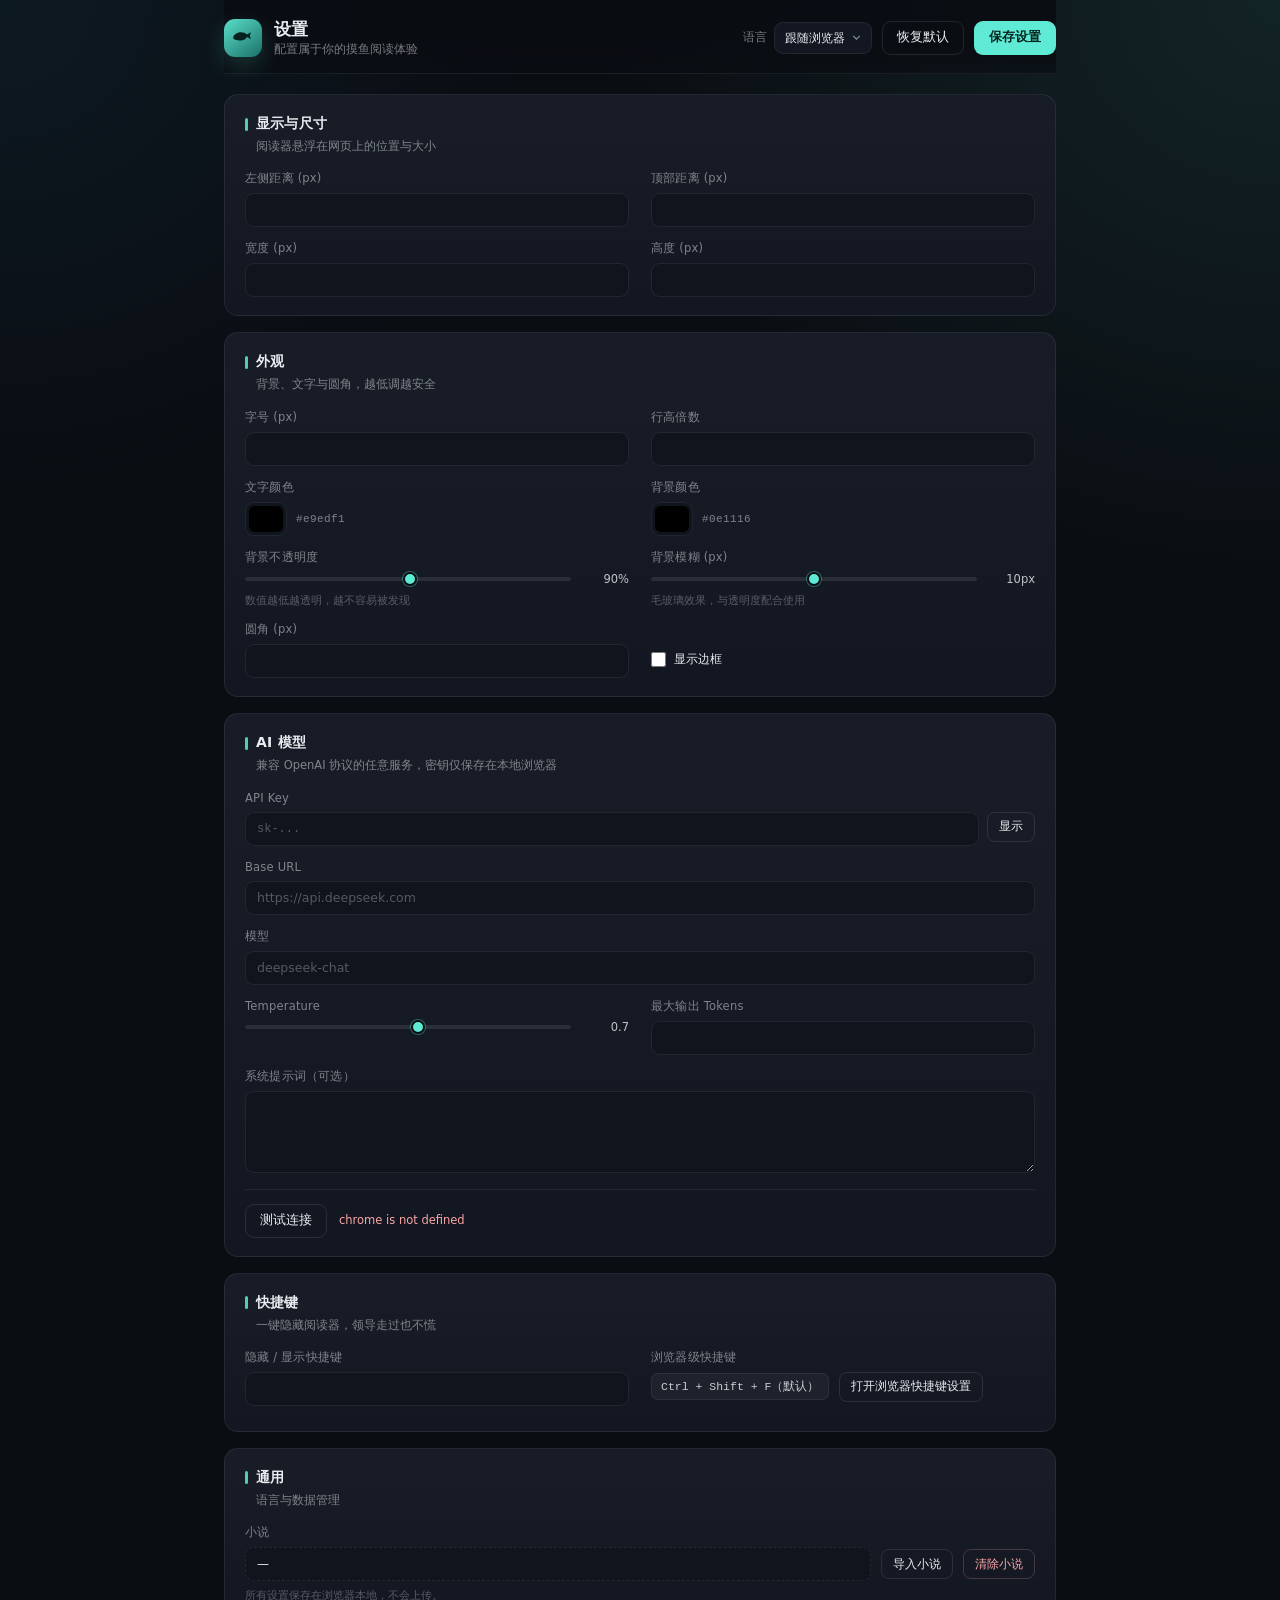
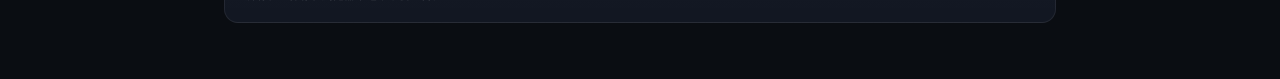
==== options/options.html @ 0f4a1654 "feat: FishOne 摸鱼一号 Edge 小说阅读扩展首版 悬浮阅读器支持 txt 导入（UTF-8/GBK）、自定义位置尺寸与外观、滚轮与方向键翻页、 自定义隐身快捷键、OpenAI 兼容协议" ====
<!DOCTYPE html>
<html lang="zh-CN">
<head>
  <meta charset="utf-8">
  <meta name="viewport" content="width=device-width, initial-scale=1">
  <title>FishOne</title>
  <link rel="stylesheet" href="options.css">
</head>
<body>
  <div class="page">
    <header class="topbar">
      <div class="brand">
        <div class="logo">
          <svg viewBox="0 0 32 32" aria-hidden="true">
            <path d="M4 16c0-4 4.6-7 9.4-7 3 0 5.6 1 7.4 2.6l5-2.6-1.4 4.2 1.4 4.1-5-2.6C18.8 18 16.2 19 13.2 19 8.4 19 4 18 4 16z"/>
            <circle cx="10.2" cy="14.6" r="1.35"/>
          </svg>
        </div>
        <div class="brand-text">
          <h1 data-i18n="optionsTitle">设置</h1>
          <p data-i18n="optionsSubtitle">配置属于你的摸鱼阅读体验</p>
        </div>
      </div>
      <div class="top-actions">
        <label class="lang-select">
          <span data-i18n="language">语言</span>
          <select id="language">
            <option value="auto" data-i18n="langAuto">跟随浏览器</option>
            <option value="zh_CN" data-i18n="langZh">中文</option>
            <option value="en" data-i18n="langEn">English</option>
          </select>
        </label>
        <button class="btn ghost" id="reset" type="button" data-i18n="reset">恢复默认</button>
        <button class="btn primary" id="save" type="button" data-i18n="save">保存设置</button>
      </div>
    </header>

    <main>
      <section class="card">
        <div class="card-title">
          <h2 data-i18n="secDisplay">显示与尺寸</h2>
          <p data-i18n="secDisplayDesc">阅读器悬浮在网页上的位置与大小</p>
        </div>
        <div class="grid">
          <label class="field">
            <span class="field-label" data-i18n="left">左侧距离 (px)</span>
            <input class="input" id="left" type="number" min="0" max="4000" step="1">
          </label>
          <label class="field">
            <span class="field-label" data-i18n="top">顶部距离 (px)</span>
            <input class="input" id="top" type="number" min="0" max="3000" step="1">
          </label>
          <label class="field">
            <span class="field-label" data-i18n="width">宽度 (px)</span>
            <input class="input" id="width" type="number" min="300" max="2400" step="10">
          </label>
          <label class="field">
            <span class="field-label" data-i18n="height">高度 (px)</span>
            <input class="input" id="height" type="number" min="220" max="1600" step="10">
          </label>
        </div>
      </section>

      <section class="card">
        <div class="card-title">
          <h2 data-i18n="secStyle">外观</h2>
          <p data-i18n="secStyleDesc">背景、文字与圆角，越低调越安全</p>
        </div>
        <div class="grid">
          <label class="field">
            <span class="field-label" data-i18n="fontSize">字号 (px)</span>
            <input class="input" id="fontSize" type="number" min="11" max="32" step="1">
          </label>
          <label class="field">
            <span class="field-label" data-i18n="lineHeight">行高倍数</span>
            <input class="input" id="lineHeight" type="number" min="1.2" max="2.6" step="0.05">
          </label>

          <div class="field">
            <span class="field-label" data-i18n="textColor">文字颜色</span>
            <div class="color-row">
              <input type="color" id="textColor">
              <span class="hex" id="textColor-hex">#e9edf1</span>
            </div>
          </div>

          <div class="field">
            <span class="field-label" data-i18n="bgColor">背景颜色</span>
            <div class="color-row">
              <input type="color" id="bgColor">
              <span class="hex" id="bgColor-hex">#0e1116</span>
            </div>
          </div>

          <div class="field">
            <span class="field-label" data-i18n="bgOpacity">背景不透明度</span>
            <div class="range-row">
              <input type="range" id="bgOpacity" min="0.25" max="1" step="0.01">
              <span class="value" id="bgOpacity-val">90%</span>
            </div>
            <span class="field-hint" data-i18n="bgOpacityHint">数值越低越透明，越不容易被发现</span>
          </div>

          <div class="field">
            <span class="field-label" data-i18n="blur">背景模糊 (px)</span>
            <div class="range-row">
              <input type="range" id="blur" min="0" max="24" step="1">
              <span class="value" id="blur-val">10px</span>
            </div>
            <span class="field-hint" data-i18n="blurHint">毛玻璃效果，与透明度配合使用</span>
          </div>

          <label class="field">
            <span class="field-label" data-i18n="radius">圆角 (px)</span>
            <input class="input" id="radius" type="number" min="0" max="32" step="1">
          </label>

          <label class="field checkbox">
            <input type="checkbox" id="border">
            <span data-i18n="border">显示边框</span>
          </label>
        </div>
      </section>

      <section class="card">
        <div class="card-title">
          <h2 data-i18n="secAi">AI 模型</h2>
          <p data-i18n="secAiDesc">兼容 OpenAI 协议的任意服务，密钥仅保存在本地浏览器</p>
        </div>
        <div class="grid">
          <div class="field span-2">
            <span class="field-label" data-i18n="apiKey">API Key</span>
            <div class="secret-row">
              <input class="input" id="apiKey" type="password" autocomplete="off" spellcheck="false" placeholder="sk-...">
              <button class="btn ghost small" id="toggle-key" type="button">显示</button>
            </div>
          </div>
          <label class="field span-2">
            <span class="field-label" data-i18n="baseUrl">Base URL</span>
            <input class="input" id="baseUrl" type="text" spellcheck="false" placeholder="https://api.deepseek.com">
          </label>
          <label class="field span-2">
            <span class="field-label" data-i18n="model">模型</span>
            <input class="input" id="model" type="text" spellcheck="false" placeholder="deepseek-chat">
          </label>

          <div class="field">
            <span class="field-label" data-i18n="temperature">Temperature</span>
            <div class="range-row">
              <input type="range" id="temperature" min="0" max="1.5" step="0.1">
              <span class="value" id="temperature-val">0.7</span>
            </div>
          </div>

          <label class="field">
            <span class="field-label" data-i18n="maxTokens">最大输出 Tokens</span>
            <input class="input" id="maxTokens" type="number" min="128" max="8192" step="64">
          </label>

          <label class="field span-2">
            <span class="field-label" data-i18n="systemPrompt">系统提示词（可选）</span>
            <textarea class="input textarea" id="systemPrompt" rows="3" data-i18n-placeholder="systemPromptPlaceholder"></textarea>
          </label>
        </div>
        <div class="card-foot">
          <button class="btn ghost" id="test-ai" type="button" data-i18n="testAi">测试连接</button>
          <span class="status" id="test-status"></span>
        </div>
      </section>

      <section class="card">
        <div class="card-title">
          <h2 data-i18n="secHotkey">快捷键</h2>
          <p data-i18n="secHotkeyDesc">一键隐藏阅读器，领导走过也不慌</p>
        </div>
        <div class="grid">
          <label class="field">
            <span class="field-label" data-i18n="hotkeyLabel">隐藏 / 显示快捷键</span>
            <input class="input hotkey" id="hotkey" type="text" readonly data-i18n-placeholder="hotkeyPlaceholder">
            <span class="field-hint" data-i18n="hotkeyHint"></span>
          </label>
          <div class="field">
            <span class="field-label" data-i18n="hotkeyBrowser">浏览器级快捷键</span>
            <div class="inline-row">
              <code class="kbd" data-i18n="hotkeyBrowserValue">Ctrl + Shift + F（默认）</code>
              <button class="btn ghost small" id="open-shortcuts" type="button" data-i18n="openShortcutPage">打开浏览器快捷键设置</button>
            </div>
          </div>
        </div>
      </section>

      <section class="card">
        <div class="card-title">
          <h2 data-i18n="secGeneral">通用</h2>
          <p data-i18n="secGeneralDesc">语言与数据管理</p>
        </div>
        <div class="grid">
          <div class="field span-2">
            <span class="field-label" data-i18n="novel">小说</span>
            <div class="novel-row">
              <span class="novel-info" id="novel-info">—</span>
              <button class="btn ghost small" id="import-novel" type="button" data-i18n="importNovel">导入小说</button>
              <button class="btn ghost small danger" id="clear-novel" type="button" data-i18n="clearNovel">清除小说</button>
            </div>
            <span class="field-hint" data-i18n="generalHint">所有设置保存在浏览器本地，不会上传。</span>
          </div>
        </div>
      </section>
    </main>

    <input type="file" id="file-input" accept=".txt,text/plain" hidden>
  </div>

  <div class="toast" id="toast"></div>

  <script src="../lib/i18n.js"></script>
  <script src="../lib/storage.js"></script>
  <script src="../lib/novel.js"></script>
  <script src="options.js"></script>
</body>
</html>
---- options/options.css ----
:root {
  --bg: #0a0d12;
  --surface: #121722;
  --surface-2: #0f141d;
  --border: rgba(255, 255, 255, 0.07);
  --text: #e9edf1;
  --muted: rgba(233, 237, 241, 0.5);
  --muted-2: rgba(233, 237, 241, 0.32);
  --accent: #5eead4;
  --accent-ink: #05231f;
  --danger: #fca5a5;
}

* {
  box-sizing: border-box;
  margin: 0;
  padding: 0;
}

body {
  min-height: 100vh;
  background:
    radial-gradient(90% 60% at 100% 0%, rgba(94, 234, 212, 0.1), transparent 60%),
    radial-gradient(70% 50% at 0% 0%, rgba(56, 189, 248, 0.07), transparent 60%),
    var(--bg);
  color: var(--text);
  font-family: ui-sans-serif, system-ui, -apple-system, "Segoe UI", "PingFang SC", "Microsoft YaHei", sans-serif;
  font-size: 13px;
  -webkit-font-smoothing: antialiased;
}

.page {
  max-width: 880px;
  margin: 0 auto;
  padding: 0 24px 56px;
}

/* 顶栏 */
.topbar {
  position: sticky;
  top: 0;
  z-index: 10;
  display: flex;
  align-items: center;
  justify-content: space-between;
  gap: 16px;
  padding: 18px 0 16px;
  background: linear-gradient(180deg, rgba(10, 13, 18, 0.96) 60%, rgba(10, 13, 18, 0.6));
  backdrop-filter: blur(12px);
  -webkit-backdrop-filter: blur(12px);
  border-bottom: 1px solid var(--border);
}

.brand {
  display: flex;
  align-items: center;
  gap: 12px;
  min-width: 0;
}

.logo {
  width: 38px;
  height: 38px;
  flex: 0 0 auto;
  border-radius: 11px;
  background: linear-gradient(140deg, rgba(94, 234, 212, 0.95), rgba(45, 212, 191, 0.5));
  display: flex;
  align-items: center;
  justify-content: center;
  box-shadow: 0 8px 22px rgba(94, 234, 212, 0.18);
}

.logo svg {
  width: 26px;
  height: 26px;
  fill: #04211d;
}

.brand-text h1 {
  font-size: 17px;
  font-weight: 700;
  line-height: 1.3;
  letter-spacing: 0.2px;
}

.brand-text p {
  font-size: 11.5px;
  color: var(--muted);
  line-height: 1.4;
  margin-top: 1px;
}

.top-actions {
  display: flex;
  align-items: center;
  gap: 10px;
  flex: 0 0 auto;
}

.lang-select {
  display: flex;
  align-items: center;
  gap: 7px;
  font-size: 11.5px;
  color: var(--muted);
}

select {
  appearance: none;
  height: 32px;
  padding: 0 26px 0 10px;
  border-radius: 9px;
  border: 1px solid var(--border);
  background: var(--surface) url("data:image/svg+xml;utf8,<svg xmlns='http://www.w3.org/2000/svg' viewBox='0 0 24 24' fill='none' stroke='%238a94a3' stroke-width='2'><path d='M6 9l6 6 6-6'/></svg>") no-repeat right 8px center;
  background-size: 13px;
  color: var(--text);
  font-family: inherit;
  font-size: 12px;
  cursor: pointer;
  outline: none;
}

select:focus {
  border-color: rgba(94, 234, 212, 0.4);
}

/* 主体 */
main {
  display: flex;
  flex-direction: column;
  gap: 16px;
  padding-top: 20px;
}

.card {
  background: linear-gradient(180deg, rgba(255, 255, 255, 0.022), rgba(255, 255, 255, 0)),
    var(--surface);
  border: 1px solid var(--border);
  border-radius: 14px;
  padding: 20px 20px 18px;
}

.card-title {
  margin-bottom: 16px;
}

.card-title h2 {
  font-size: 14px;
  font-weight: 650;
  letter-spacing: 0.2px;
  display: flex;
  align-items: center;
  gap: 8px;
}

.card-title h2::before {
  content: "";
  width: 3px;
  height: 13px;
  border-radius: 2px;
  background: var(--accent);
  opacity: 0.85;
}

.card-title p {
  margin-top: 5px;
  margin-left: 11px;
  font-size: 11.5px;
  color: var(--muted);
  line-height: 1.5;
}

.grid {
  display: grid;
  grid-template-columns: repeat(2, minmax(0, 1fr));
  gap: 14px 22px;
}

.span-2 {
  grid-column: span 2;
}

.field {
  display: flex;
  flex-direction: column;
  gap: 7px;
  min-width: 0;
}

.field-label {
  font-size: 11.5px;
  color: var(--muted);
  letter-spacing: 0.2px;
}

.field-hint {
  font-size: 10.5px;
  line-height: 1.5;
  color: var(--muted-2);
}

.field.checkbox {
  flex-direction: row;
  align-items: center;
  gap: 8px;
  font-size: 12px;
  padding-top: 18px;
}

.field.checkbox span {
  color: var(--text);
  font-size: 12px;
}

input[type="checkbox"] {
  width: 15px;
  height: 15px;
  accent-color: var(--accent);
  cursor: pointer;
}

.input {
  width: 100%;
  height: 34px;
  padding: 0 11px;
  border-radius: 9px;
  border: 1px solid rgba(255, 255, 255, 0.08);
  background: var(--surface-2);
  color: var(--text);
  font-family: inherit;
  font-size: 12.5px;
  outline: none;
  transition: border-color 0.15s ease, background 0.15s ease;
}

.input:hover {
  border-color: rgba(255, 255, 255, 0.14);
}

.input:focus {
  border-color: rgba(94, 234, 212, 0.5);
  background: rgba(94, 234, 212, 0.04);
}

.input::placeholder {
  color: var(--muted-2);
}

.textarea {
  height: auto;
  min-height: 74px;
  padding: 9px 11px;
  line-height: 1.65;
  resize: vertical;
}

input[type="number"].input {
  font-variant-numeric: tabular-nums;
}

/* 颜色 */
.color-row {
  display: flex;
  align-items: center;
  gap: 9px;
}

input[type="color"] {
  width: 42px;
  height: 34px;
  padding: 3px;
  border-radius: 9px;
  border: 1px solid rgba(255, 255, 255, 0.08);
  background: var(--surface-2);
  cursor: pointer;
}

input[type="color"]::-webkit-color-swatch {
  border: 0;
  border-radius: 6px;
}

input[type="color"]::-webkit-color-swatch-wrapper {
  padding: 0;
}

.hex {
  font-family: ui-monospace, SFMono-Regular, Consolas, monospace;
  font-size: 11px;
  color: var(--muted);
  letter-spacing: 0.4px;
}

/* 滑块 */
.range-row {
  display: flex;
  align-items: center;
  gap: 12px;
}

input[type="range"] {
  flex: 1 1 auto;
  height: 4px;
  appearance: none;
  border-radius: 2px;
  background: rgba(255, 255, 255, 0.09);
  outline: none;
  cursor: pointer;
}

input[type="range"]::-webkit-slider-thumb {
  appearance: none;
  width: 14px;
  height: 14px;
  border-radius: 50%;
  background: var(--accent);
  border: 2px solid #0a0d12;
  box-shadow: 0 0 0 1px rgba(94, 234, 212, 0.35);
  cursor: grab;
}

.value {
  flex: 0 0 46px;
  text-align: right;
  font-size: 11.5px;
  font-variant-numeric: tabular-nums;
  color: var(--text);
  opacity: 0.8;
}

/* 按钮 */
.btn {
  appearance: none;
  height: 34px;
  padding: 0 14px;
  border-radius: 9px;
  border: 1px solid rgba(255, 255, 255, 0.1);
  background: rgba(255, 255, 255, 0.05);
  color: var(--text);
  font-family: inherit;
  font-size: 12.5px;
  cursor: pointer;
  display: inline-flex;
  align-items: center;
  justify-content: center;
  gap: 6px;
  white-space: nowrap;
  transition: background 0.15s ease, border-color 0.15s ease, transform 0.1s ease;
}

.btn:hover {
  background: rgba(255, 255, 255, 0.1);
}

.btn:active {
  transform: translateY(1px);
}

.btn.primary {
  background: var(--accent);
  border-color: transparent;
  color: var(--accent-ink);
  font-weight: 650;
}

.btn.primary:hover {
  background: #7df0dd;
}

.btn.ghost {
  background: transparent;
}

.btn.small {
  height: 30px;
  padding: 0 11px;
  font-size: 11.5px;
  border-radius: 8px;
}

.btn.danger {
  color: var(--danger);
  border-color: rgba(252, 165, 165, 0.22);
}

.btn.danger:hover {
  background: rgba(252, 165, 165, 0.1);
}

.btn:disabled {
  opacity: 0.5;
  cursor: default;
}

/* 特殊行 */
.secret-row {
  display: flex;
  gap: 8px;
}

.secret-row .input {
  flex: 1 1 auto;
  font-family: ui-monospace, SFMono-Regular, Consolas, monospace;
  font-size: 12px;
}

.inline-row {
  display: flex;
  align-items: center;
  gap: 10px;
  flex-wrap: wrap;
}

.novel-row {
  display: flex;
  align-items: center;
  gap: 10px;
  flex-wrap: wrap;
}

.novel-info {
  flex: 1 1 220px;
  min-width: 0;
  height: 34px;
  display: flex;
  align-items: center;
  padding: 0 11px;
  border-radius: 9px;
  background: var(--surface-2);
  border: 1px dashed rgba(255, 255, 255, 0.09);
  font-size: 12px;
  color: var(--text);
  white-space: nowrap;
  overflow: hidden;
  text-overflow: ellipsis;
}

.kbd {
  font-family: ui-monospace, SFMono-Regular, Consolas, monospace;
  font-size: 11.5px;
  padding: 5px 9px;
  border-radius: 7px;
  background: rgba(255, 255, 255, 0.05);
  border: 1px solid rgba(255, 255, 255, 0.08);
  color: var(--text);
  opacity: 0.85;
}

.hotkey {
  font-family: ui-monospace, SFMono-Regular, Consolas, monospace;
  cursor: pointer;
  letter-spacing: 0.4px;
}

.hotkey.recording {
  border-color: rgba(94, 234, 212, 0.6);
  color: var(--accent);
}

.card-foot {
  display: flex;
  align-items: center;
  gap: 12px;
  margin-top: 16px;
  padding-top: 14px;
  border-top: 1px solid var(--border);
}

.status {
  font-size: 11.5px;
  color: var(--muted);
  line-height: 1.5;
  word-break: break-word;
}

.status.ok {
  color: var(--accent);
}

.status.error {
  color: var(--danger);
}

/* 提示 */
.toast {
  position: fixed;
  left: 50%;
  bottom: 24px;
  transform: translateX(-50%) translateY(10px);
  max-width: 420px;
  padding: 9px 18px;
  border-radius: 999px;
  background: rgba(6, 9, 13, 0.96);
  border: 1px solid rgba(255, 255, 255, 0.1);
  box-shadow: 0 10px 30px rgba(0, 0, 0, 0.4);
  font-size: 12px;
  line-height: 1.5;
  opacity: 0;
  pointer-events: none;
  transition: opacity 0.2s ease, transform 0.2s ease;
  z-index: 999;
}

.toast.on {
  opacity: 1;
  transform: translateX(-50%) translateY(0);
}

@media (max-width: 720px) {
  .page {
    padding: 0 14px 40px;
  }

  .topbar {
    flex-wrap: wrap;
  }

  .grid {
    grid-template-columns: 1fr;
  }

  .span-2 {
    grid-column: span 1;
  }
}
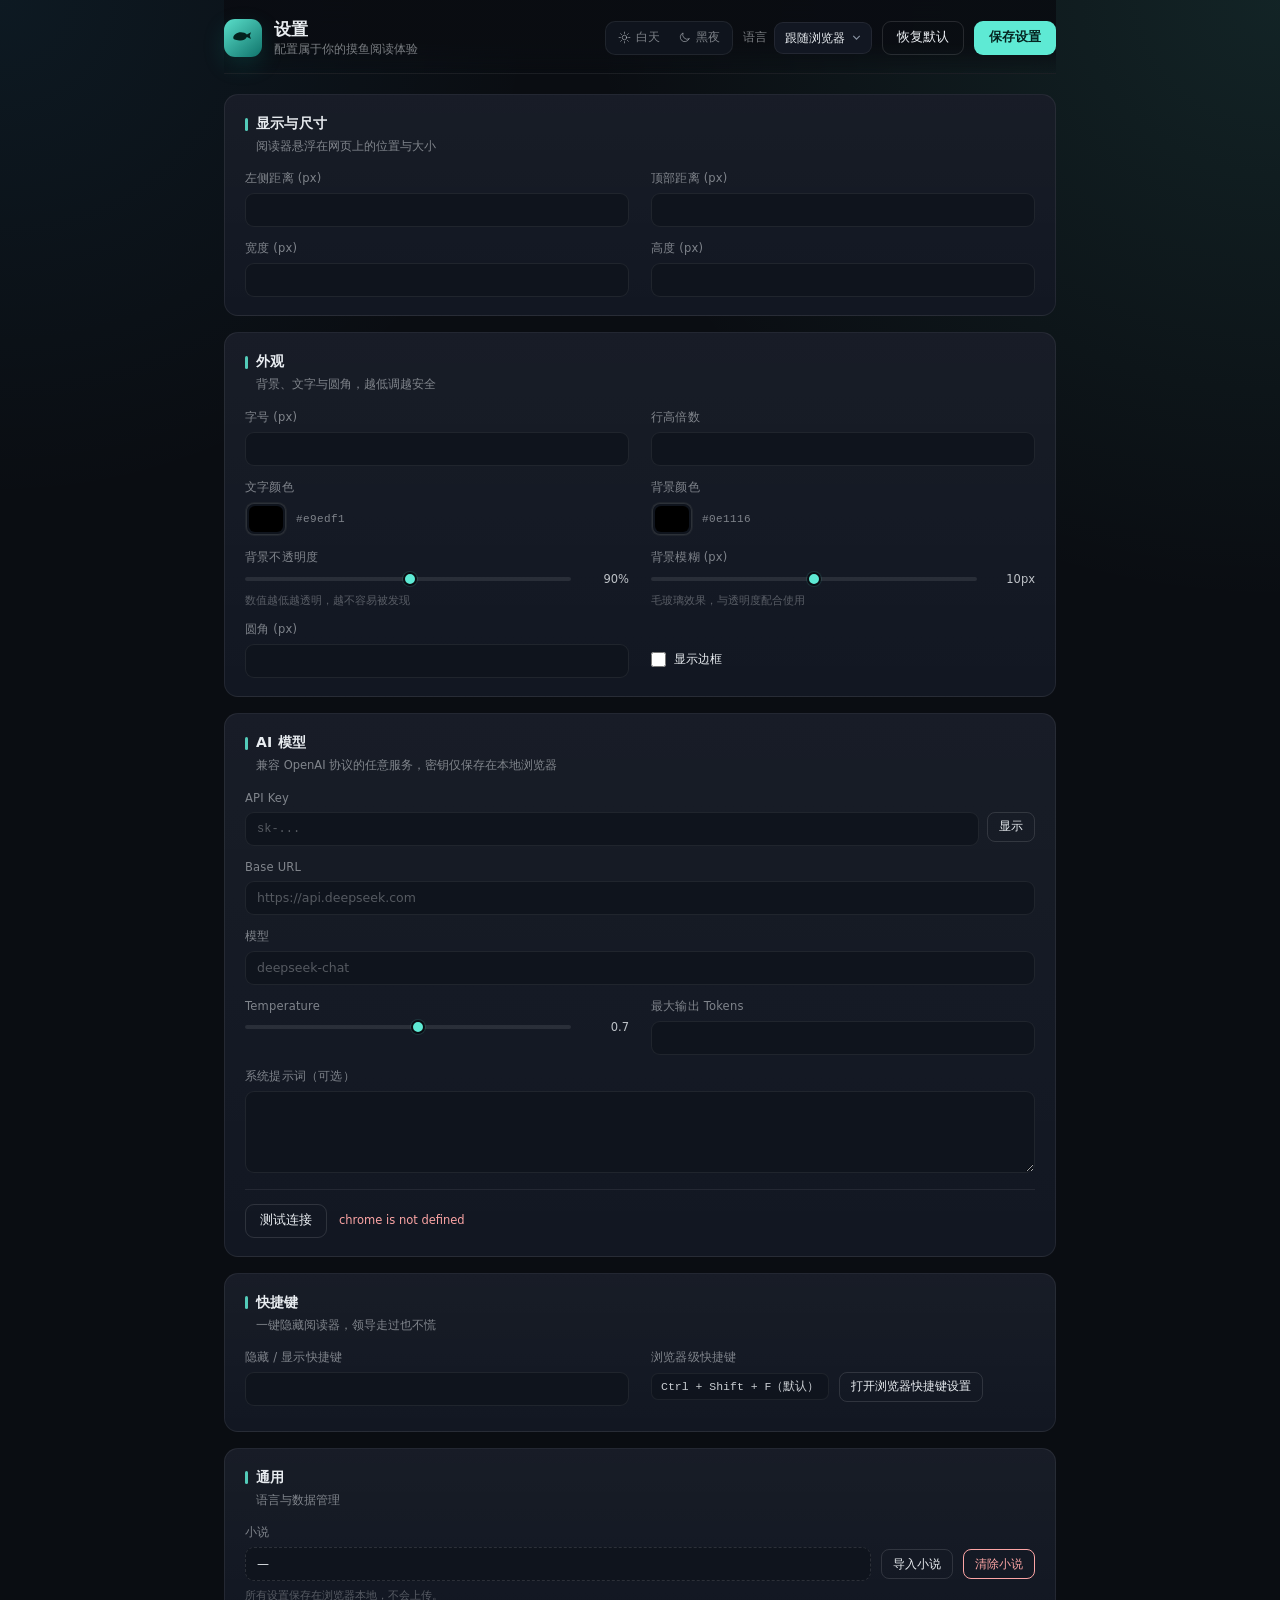
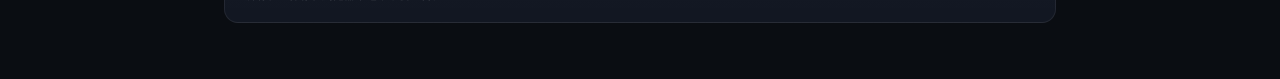
==== commit 93243f6d: "feat(options): 保留白天/黑夜主题切换，设置页还原双列表单布局 移除 IDE 生成的 HTML 预览压缩包，并将 .trae-html-share-packages/ 加入 .gitig" ====
--- a/options/options.html
+++ b/options/options.html
@@ -1,5 +1,5 @@
 <!DOCTYPE html>
-<html lang="zh-CN">
+<html lang="zh-CN" data-theme="dark">
 <head>
   <meta charset="utf-8">
   <meta name="viewport" content="width=device-width, initial-scale=1">
@@ -22,6 +22,16 @@
         </div>
       </div>
       <div class="top-actions">
+        <div class="theme-switch" role="group" data-i18n-title="theme">
+          <button class="theme-btn" id="theme-light" type="button" data-theme-value="light" data-i18n-title="themeLight">
+            <svg viewBox="0 0 24 24" aria-hidden="true"><circle cx="12" cy="12" r="4.2"/><path d="M12 2v2.4M12 19.6V22M2 12h2.4M19.6 12H22M4.9 4.9l1.7 1.7M17.4 17.4l1.7 1.7M19.1 4.9l-1.7 1.7M6.6 17.4l-1.7 1.7"/></svg>
+            <span data-i18n="themeLight">白天</span>
+          </button>
+          <button class="theme-btn" id="theme-dark" type="button" data-theme-value="dark" data-i18n-title="themeDark">
+            <svg viewBox="0 0 24 24" aria-hidden="true"><path d="M20.4 14.6A8.4 8.4 0 019.4 3.6a8.4 8.4 0 1011 11z"/></svg>
+            <span data-i18n="themeDark">黑夜</span>
+          </button>
+        </div>
         <label class="lang-select">
           <span data-i18n="language">语言</span>
           <select id="language">
--- a/options/options.css
+++ b/options/options.css
@@ -1,14 +1,48 @@
+/* ---------- 主题变量 ---------- */
 :root {
   --bg: #0a0d12;
   --surface: #121722;
   --surface-2: #0f141d;
   --border: rgba(255, 255, 255, 0.07);
+  --border-strong: rgba(255, 255, 255, 0.12);
   --text: #e9edf1;
   --muted: rgba(233, 237, 241, 0.5);
   --muted-2: rgba(233, 237, 241, 0.32);
   --accent: #5eead4;
   --accent-ink: #05231f;
+  --accent-hover: #7df0dd;
+  --accent-soft: rgba(94, 234, 212, 0.12);
   --danger: #fca5a5;
+  --track: rgba(255, 255, 255, 0.09);
+  --thumb-ring: #0a0d12;
+  --topbar: rgba(10, 13, 18, 0.96);
+  --toast-bg: rgba(6, 9, 13, 0.96);
+  --glow-1: rgba(94, 234, 212, 0.1);
+  --glow-2: rgba(56, 189, 248, 0.07);
+  --card-glow: rgba(255, 255, 255, 0.022);
+}
+
+:root[data-theme="light"] {
+  --bg: #f3f5f9;
+  --surface: #ffffff;
+  --surface-2: #f7f9fc;
+  --border: rgba(15, 23, 42, 0.08);
+  --border-strong: rgba(15, 23, 42, 0.16);
+  --text: #0f172a;
+  --muted: rgba(15, 23, 42, 0.55);
+  --muted-2: rgba(15, 23, 42, 0.38);
+  --accent: #0d9488;
+  --accent-ink: #ffffff;
+  --accent-hover: #0f9f92;
+  --accent-soft: rgba(13, 148, 136, 0.1);
+  --danger: #dc2626;
+  --track: rgba(15, 23, 42, 0.12);
+  --thumb-ring: #ffffff;
+  --topbar: rgba(243, 245, 249, 0.94);
+  --toast-bg: rgba(255, 255, 255, 0.98);
+  --glow-1: rgba(13, 148, 136, 0.1);
+  --glow-2: rgba(56, 189, 248, 0.09);
+  --card-glow: rgba(255, 255, 255, 0.9);
 }
 
 * {
@@ -20,13 +54,14 @@
 body {
   min-height: 100vh;
   background:
-    radial-gradient(90% 60% at 100% 0%, rgba(94, 234, 212, 0.1), transparent 60%),
-    radial-gradient(70% 50% at 0% 0%, rgba(56, 189, 248, 0.07), transparent 60%),
+    radial-gradient(90% 60% at 100% 0%, var(--glow-1), transparent 60%),
+    radial-gradient(70% 50% at 0% 0%, var(--glow-2), transparent 60%),
     var(--bg);
   color: var(--text);
   font-family: ui-sans-serif, system-ui, -apple-system, "Segoe UI", "PingFang SC", "Microsoft YaHei", sans-serif;
   font-size: 13px;
   -webkit-font-smoothing: antialiased;
+  transition: background-color 0.2s ease, color 0.2s ease;
 }
 
 .page {
@@ -35,7 +70,7 @@
   padding: 0 24px 56px;
 }
 
-/* 顶栏 */
+/* ---------- 顶栏 ---------- */
 .topbar {
   position: sticky;
   top: 0;
@@ -45,7 +80,7 @@
   justify-content: space-between;
   gap: 16px;
   padding: 18px 0 16px;
-  background: linear-gradient(180deg, rgba(10, 13, 18, 0.96) 60%, rgba(10, 13, 18, 0.6));
+  background: linear-gradient(180deg, var(--topbar) 60%, transparent);
   backdrop-filter: blur(12px);
   -webkit-backdrop-filter: blur(12px);
   border-bottom: 1px solid var(--border);
@@ -63,11 +98,11 @@
   height: 38px;
   flex: 0 0 auto;
   border-radius: 11px;
-  background: linear-gradient(140deg, rgba(94, 234, 212, 0.95), rgba(45, 212, 191, 0.5));
+  background: linear-gradient(140deg, rgba(94, 234, 212, 0.95), rgba(20, 184, 166, 0.6));
   display: flex;
   align-items: center;
   justify-content: center;
-  box-shadow: 0 8px 22px rgba(94, 234, 212, 0.18);
+  box-shadow: 0 8px 22px rgba(13, 148, 136, 0.2);
 }
 
 .logo svg {
@@ -95,6 +130,52 @@
   align-items: center;
   gap: 10px;
   flex: 0 0 auto;
+}
+
+/* 主题切换 */
+.theme-switch {
+  display: inline-flex;
+  padding: 3px;
+  border-radius: 10px;
+  background: var(--surface-2);
+  border: 1px solid var(--border);
+}
+
+.theme-btn {
+  appearance: none;
+  display: inline-flex;
+  align-items: center;
+  gap: 5px;
+  height: 26px;
+  padding: 0 9px;
+  border: 0;
+  border-radius: 7px;
+  background: transparent;
+  color: var(--muted);
+  font-family: inherit;
+  font-size: 11.5px;
+  cursor: pointer;
+  transition: background 0.16s ease, color 0.16s ease;
+}
+
+.theme-btn svg {
+  width: 13px;
+  height: 13px;
+  fill: none;
+  stroke: currentColor;
+  stroke-width: 1.7;
+  stroke-linecap: round;
+  stroke-linejoin: round;
+}
+
+.theme-btn:hover {
+  color: var(--text);
+}
+
+.theme-btn.active {
+  background: var(--surface);
+  color: var(--accent);
+  box-shadow: 0 1px 4px rgba(2, 8, 20, 0.14);
 }
 
 .lang-select {
@@ -121,10 +202,10 @@
 }
 
 select:focus {
-  border-color: rgba(94, 234, 212, 0.4);
-}
-
-/* 主体 */
+  border-color: var(--accent);
+}
+
+/* ---------- 主体 ---------- */
 main {
   display: flex;
   flex-direction: column;
@@ -133,11 +214,11 @@
 }
 
 .card {
-  background: linear-gradient(180deg, rgba(255, 255, 255, 0.022), rgba(255, 255, 255, 0)),
-    var(--surface);
+  background: linear-gradient(180deg, var(--card-glow), transparent), var(--surface);
   border: 1px solid var(--border);
   border-radius: 14px;
   padding: 20px 20px 18px;
+  transition: background 0.2s ease, border-color 0.2s ease;
 }
 
 .card-title {
@@ -170,6 +251,7 @@
   line-height: 1.5;
 }
 
+/* ---------- 表单：双列布局 ---------- */
 .grid {
   display: grid;
   grid-template-columns: repeat(2, minmax(0, 1fr));
@@ -212,19 +294,13 @@
   font-size: 12px;
 }
 
-input[type="checkbox"] {
-  width: 15px;
-  height: 15px;
-  accent-color: var(--accent);
-  cursor: pointer;
-}
-
+/* ---------- 控件 ---------- */
 .input {
   width: 100%;
   height: 34px;
   padding: 0 11px;
   border-radius: 9px;
-  border: 1px solid rgba(255, 255, 255, 0.08);
+  border: 1px solid var(--border);
   background: var(--surface-2);
   color: var(--text);
   font-family: inherit;
@@ -234,12 +310,12 @@
 }
 
 .input:hover {
-  border-color: rgba(255, 255, 255, 0.14);
+  border-color: var(--border-strong);
 }
 
 .input:focus {
-  border-color: rgba(94, 234, 212, 0.5);
-  background: rgba(94, 234, 212, 0.04);
+  border-color: var(--accent);
+  background: var(--accent-soft);
 }
 
 .input::placeholder {
@@ -258,6 +334,13 @@
   font-variant-numeric: tabular-nums;
 }
 
+input[type="checkbox"] {
+  width: 15px;
+  height: 15px;
+  accent-color: var(--accent);
+  cursor: pointer;
+}
+
 /* 颜色 */
 .color-row {
   display: flex;
@@ -270,9 +353,10 @@
   height: 34px;
   padding: 3px;
   border-radius: 9px;
-  border: 1px solid rgba(255, 255, 255, 0.08);
+  border: 1px solid var(--border);
   background: var(--surface-2);
   cursor: pointer;
+  box-shadow: inset 0 0 0 1px var(--border-strong);
 }
 
 input[type="color"]::-webkit-color-swatch {
@@ -303,7 +387,7 @@
   height: 4px;
   appearance: none;
   border-radius: 2px;
-  background: rgba(255, 255, 255, 0.09);
+  background: var(--track);
   outline: none;
   cursor: pointer;
 }
@@ -314,8 +398,8 @@
   height: 14px;
   border-radius: 50%;
   background: var(--accent);
-  border: 2px solid #0a0d12;
-  box-shadow: 0 0 0 1px rgba(94, 234, 212, 0.35);
+  border: 2px solid var(--thumb-ring);
+  box-shadow: 0 0 0 1px var(--accent-soft);
   cursor: grab;
 }
 
@@ -328,14 +412,14 @@
   opacity: 0.8;
 }
 
-/* 按钮 */
+/* ---------- 按钮 ---------- */
 .btn {
   appearance: none;
   height: 34px;
   padding: 0 14px;
   border-radius: 9px;
-  border: 1px solid rgba(255, 255, 255, 0.1);
-  background: rgba(255, 255, 255, 0.05);
+  border: 1px solid var(--border-strong);
+  background: var(--surface-2);
   color: var(--text);
   font-family: inherit;
   font-size: 12.5px;
@@ -349,7 +433,8 @@
 }
 
 .btn:hover {
-  background: rgba(255, 255, 255, 0.1);
+  background: var(--accent-soft);
+  border-color: var(--accent);
 }
 
 .btn:active {
@@ -364,7 +449,7 @@
 }
 
 .btn.primary:hover {
-  background: #7df0dd;
+  background: var(--accent-hover);
 }
 
 .btn.ghost {
@@ -380,11 +465,14 @@
 
 .btn.danger {
   color: var(--danger);
-  border-color: rgba(252, 165, 165, 0.22);
+  border-color: var(--danger);
+  background: transparent;
 }
 
 .btn.danger:hover {
-  background: rgba(252, 165, 165, 0.1);
+  background: var(--danger);
+  color: #fff;
+  border-color: transparent;
 }
 
 .btn:disabled {
@@ -392,7 +480,7 @@
   cursor: default;
 }
 
-/* 特殊行 */
+/* ---------- 特殊行 ---------- */
 .secret-row {
   display: flex;
   gap: 8px;
@@ -427,7 +515,7 @@
   padding: 0 11px;
   border-radius: 9px;
   background: var(--surface-2);
-  border: 1px dashed rgba(255, 255, 255, 0.09);
+  border: 1px dashed var(--border-strong);
   font-size: 12px;
   color: var(--text);
   white-space: nowrap;
@@ -440,8 +528,8 @@
   font-size: 11.5px;
   padding: 5px 9px;
   border-radius: 7px;
-  background: rgba(255, 255, 255, 0.05);
-  border: 1px solid rgba(255, 255, 255, 0.08);
+  background: var(--surface-2);
+  border: 1px solid var(--border);
   color: var(--text);
   opacity: 0.85;
 }
@@ -453,7 +541,7 @@
 }
 
 .hotkey.recording {
-  border-color: rgba(94, 234, 212, 0.6);
+  border-color: var(--accent);
   color: var(--accent);
 }
 
@@ -481,7 +569,7 @@
   color: var(--danger);
 }
 
-/* 提示 */
+/* ---------- 提示 ---------- */
 .toast {
   position: fixed;
   left: 50%;
@@ -490,11 +578,12 @@
   max-width: 420px;
   padding: 9px 18px;
   border-radius: 999px;
-  background: rgba(6, 9, 13, 0.96);
-  border: 1px solid rgba(255, 255, 255, 0.1);
-  box-shadow: 0 10px 30px rgba(0, 0, 0, 0.4);
+  background: var(--toast-bg);
+  border: 1px solid var(--border-strong);
+  box-shadow: 0 10px 30px rgba(2, 8, 20, 0.28);
   font-size: 12px;
   line-height: 1.5;
+  color: var(--text);
   opacity: 0;
   pointer-events: none;
   transition: opacity 0.2s ease, transform 0.2s ease;
@@ -513,6 +602,7 @@
 
   .topbar {
     flex-wrap: wrap;
+    row-gap: 12px;
   }
 
   .grid {
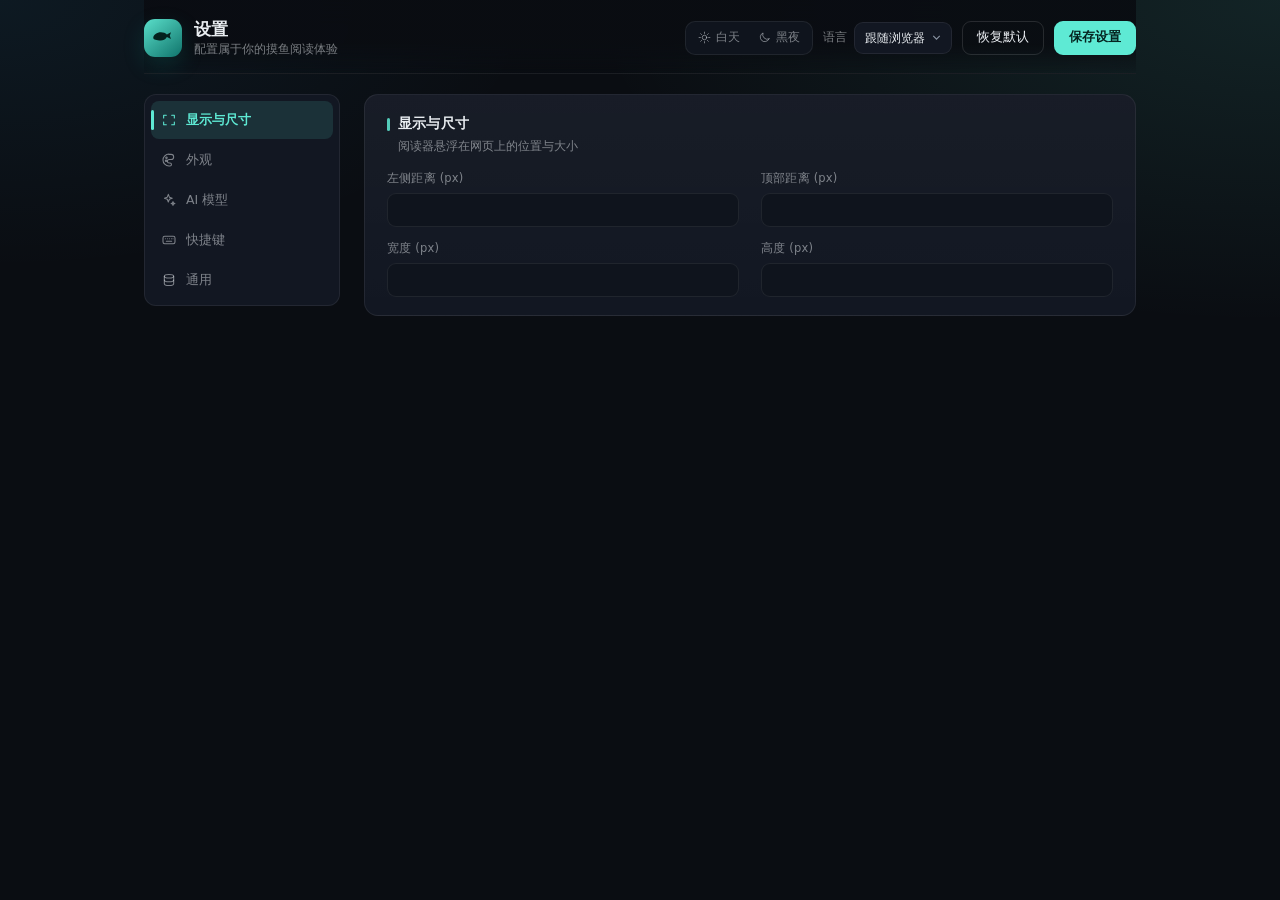
==== commit 95fe9020: "feat(options): 设置页改为左侧导航 + 右侧面板 5 个分区改为独立面板，点击左侧导航切换，避免长页面滚动查找；切换不丢未保存输入。" ====
--- a/options/options.html
+++ b/options/options.html
@@ -45,178 +45,203 @@
       </div>
     </header>
 
-    <main>
-      <section class="card">
-        <div class="card-title">
-          <h2 data-i18n="secDisplay">显示与尺寸</h2>
-          <p data-i18n="secDisplayDesc">阅读器悬浮在网页上的位置与大小</p>
-        </div>
-        <div class="grid">
-          <label class="field">
-            <span class="field-label" data-i18n="left">左侧距离 (px)</span>
-            <input class="input" id="left" type="number" min="0" max="4000" step="1">
-          </label>
-          <label class="field">
-            <span class="field-label" data-i18n="top">顶部距离 (px)</span>
-            <input class="input" id="top" type="number" min="0" max="3000" step="1">
-          </label>
-          <label class="field">
-            <span class="field-label" data-i18n="width">宽度 (px)</span>
-            <input class="input" id="width" type="number" min="300" max="2400" step="10">
-          </label>
-          <label class="field">
-            <span class="field-label" data-i18n="height">高度 (px)</span>
-            <input class="input" id="height" type="number" min="220" max="1600" step="10">
-          </label>
-        </div>
-      </section>
-
-      <section class="card">
-        <div class="card-title">
-          <h2 data-i18n="secStyle">外观</h2>
-          <p data-i18n="secStyleDesc">背景、文字与圆角，越低调越安全</p>
-        </div>
-        <div class="grid">
-          <label class="field">
-            <span class="field-label" data-i18n="fontSize">字号 (px)</span>
-            <input class="input" id="fontSize" type="number" min="11" max="32" step="1">
-          </label>
-          <label class="field">
-            <span class="field-label" data-i18n="lineHeight">行高倍数</span>
-            <input class="input" id="lineHeight" type="number" min="1.2" max="2.6" step="0.05">
-          </label>
-
-          <div class="field">
-            <span class="field-label" data-i18n="textColor">文字颜色</span>
-            <div class="color-row">
-              <input type="color" id="textColor">
-              <span class="hex" id="textColor-hex">#e9edf1</span>
-            </div>
-          </div>
-
-          <div class="field">
-            <span class="field-label" data-i18n="bgColor">背景颜色</span>
-            <div class="color-row">
-              <input type="color" id="bgColor">
-              <span class="hex" id="bgColor-hex">#0e1116</span>
-            </div>
-          </div>
-
-          <div class="field">
-            <span class="field-label" data-i18n="bgOpacity">背景不透明度</span>
-            <div class="range-row">
-              <input type="range" id="bgOpacity" min="0.25" max="1" step="0.01">
-              <span class="value" id="bgOpacity-val">90%</span>
-            </div>
-            <span class="field-hint" data-i18n="bgOpacityHint">数值越低越透明，越不容易被发现</span>
-          </div>
-
-          <div class="field">
-            <span class="field-label" data-i18n="blur">背景模糊 (px)</span>
-            <div class="range-row">
-              <input type="range" id="blur" min="0" max="24" step="1">
-              <span class="value" id="blur-val">10px</span>
-            </div>
-            <span class="field-hint" data-i18n="blurHint">毛玻璃效果，与透明度配合使用</span>
-          </div>
-
-          <label class="field">
-            <span class="field-label" data-i18n="radius">圆角 (px)</span>
-            <input class="input" id="radius" type="number" min="0" max="32" step="1">
-          </label>
-
-          <label class="field checkbox">
-            <input type="checkbox" id="border">
-            <span data-i18n="border">显示边框</span>
-          </label>
-        </div>
-      </section>
-
-      <section class="card">
-        <div class="card-title">
-          <h2 data-i18n="secAi">AI 模型</h2>
-          <p data-i18n="secAiDesc">兼容 OpenAI 协议的任意服务，密钥仅保存在本地浏览器</p>
-        </div>
-        <div class="grid">
-          <div class="field span-2">
-            <span class="field-label" data-i18n="apiKey">API Key</span>
-            <div class="secret-row">
-              <input class="input" id="apiKey" type="password" autocomplete="off" spellcheck="false" placeholder="sk-...">
-              <button class="btn ghost small" id="toggle-key" type="button">显示</button>
-            </div>
-          </div>
-          <label class="field span-2">
-            <span class="field-label" data-i18n="baseUrl">Base URL</span>
-            <input class="input" id="baseUrl" type="text" spellcheck="false" placeholder="https://api.deepseek.com">
-          </label>
-          <label class="field span-2">
-            <span class="field-label" data-i18n="model">模型</span>
-            <input class="input" id="model" type="text" spellcheck="false" placeholder="deepseek-chat">
-          </label>
-
-          <div class="field">
-            <span class="field-label" data-i18n="temperature">Temperature</span>
-            <div class="range-row">
-              <input type="range" id="temperature" min="0" max="1.5" step="0.1">
-              <span class="value" id="temperature-val">0.7</span>
-            </div>
-          </div>
-
-          <label class="field">
-            <span class="field-label" data-i18n="maxTokens">最大输出 Tokens</span>
-            <input class="input" id="maxTokens" type="number" min="128" max="8192" step="64">
-          </label>
-
-          <label class="field span-2">
-            <span class="field-label" data-i18n="systemPrompt">系统提示词（可选）</span>
-            <textarea class="input textarea" id="systemPrompt" rows="3" data-i18n-placeholder="systemPromptPlaceholder"></textarea>
-          </label>
-        </div>
-        <div class="card-foot">
-          <button class="btn ghost" id="test-ai" type="button" data-i18n="testAi">测试连接</button>
-          <span class="status" id="test-status"></span>
-        </div>
-      </section>
-
-      <section class="card">
-        <div class="card-title">
-          <h2 data-i18n="secHotkey">快捷键</h2>
-          <p data-i18n="secHotkeyDesc">一键隐藏阅读器，领导走过也不慌</p>
-        </div>
-        <div class="grid">
-          <label class="field">
-            <span class="field-label" data-i18n="hotkeyLabel">隐藏 / 显示快捷键</span>
-            <input class="input hotkey" id="hotkey" type="text" readonly data-i18n-placeholder="hotkeyPlaceholder">
-            <span class="field-hint" data-i18n="hotkeyHint"></span>
-          </label>
-          <div class="field">
-            <span class="field-label" data-i18n="hotkeyBrowser">浏览器级快捷键</span>
-            <div class="inline-row">
-              <code class="kbd" data-i18n="hotkeyBrowserValue">Ctrl + Shift + F（默认）</code>
-              <button class="btn ghost small" id="open-shortcuts" type="button" data-i18n="openShortcutPage">打开浏览器快捷键设置</button>
-            </div>
-          </div>
-        </div>
-      </section>
-
-      <section class="card">
-        <div class="card-title">
-          <h2 data-i18n="secGeneral">通用</h2>
-          <p data-i18n="secGeneralDesc">语言与数据管理</p>
-        </div>
-        <div class="grid">
-          <div class="field span-2">
-            <span class="field-label" data-i18n="novel">小说</span>
-            <div class="novel-row">
-              <span class="novel-info" id="novel-info">—</span>
-              <button class="btn ghost small" id="import-novel" type="button" data-i18n="importNovel">导入小说</button>
-              <button class="btn ghost small danger" id="clear-novel" type="button" data-i18n="clearNovel">清除小说</button>
-            </div>
-            <span class="field-hint" data-i18n="generalHint">所有设置保存在浏览器本地，不会上传。</span>
-          </div>
-        </div>
-      </section>
-    </main>
+    <div class="layout">
+      <nav class="side-nav" role="tablist" aria-orientation="vertical" data-i18n-aria-label="optionsTitle">
+        <button class="nav-item active" id="nav-display" type="button" role="tab" aria-selected="true" aria-controls="panel-display" data-panel="display">
+          <svg viewBox="0 0 24 24" aria-hidden="true"><path d="M4 9V5h4M20 9V5h-4M4 15v4h4M20 15v4h-4"/></svg>
+          <span data-i18n="secDisplay">显示与尺寸</span>
+        </button>
+        <button class="nav-item" id="nav-style" type="button" role="tab" aria-selected="false" aria-controls="panel-style" data-panel="style">
+          <svg viewBox="0 0 24 24" aria-hidden="true"><path d="M12 3a9 9 0 100 18h1.4a2.3 2.3 0 000-4.6h-1.2a2.6 2.6 0 010-5.2h3a3.8 3.8 0 000-7.6H12z"/><circle cx="8.2" cy="8.6" r="1.1"/><circle cx="7.6" cy="13" r="1.1"/></svg>
+          <span data-i18n="secStyle">外观</span>
+        </button>
+        <button class="nav-item" id="nav-ai" type="button" role="tab" aria-selected="false" aria-controls="panel-ai" data-panel="ai">
+          <svg viewBox="0 0 24 24" aria-hidden="true"><path d="M11 3.5l1.6 4.2 4.2 1.6-4.2 1.6L11 15.1 9.4 10.9 5.2 9.3l4.2-1.6L11 3.5z"/><path d="M18 14.5l.8 2 2 .8-2 .8-.8 2-.8-2-2-.8 2-.8.8-2z"/></svg>
+          <span data-i18n="secAi">AI 模型</span>
+        </button>
+        <button class="nav-item" id="nav-hotkey" type="button" role="tab" aria-selected="false" aria-controls="panel-hotkey" data-panel="hotkey">
+          <svg viewBox="0 0 24 24" aria-hidden="true"><rect x="3" y="6.5" width="18" height="11" rx="2.5"/><path d="M6.6 10h.01M9.6 10h.01M12.6 10h.01M15.6 10h.01M18 10h.01M8 13.8h8"/></svg>
+          <span data-i18n="secHotkey">快捷键</span>
+        </button>
+        <button class="nav-item" id="nav-general" type="button" role="tab" aria-selected="false" aria-controls="panel-general" data-panel="general">
+          <svg viewBox="0 0 24 24" aria-hidden="true"><ellipse cx="12" cy="6.4" rx="7" ry="2.7"/><path d="M5 6.4v11.2c0 1.5 3.1 2.7 7 2.7s7-1.2 7-2.7V6.4"/><path d="M5 12c0 1.5 3.1 2.7 7 2.7s7-1.2 7-2.7"/></svg>
+          <span data-i18n="secGeneral">通用</span>
+        </button>
+      </nav>
+
+      <div class="panels">
+        <section class="panel active" id="panel-display" role="tabpanel" aria-labelledby="nav-display">
+          <div class="card-title">
+            <h2 data-i18n="secDisplay">显示与尺寸</h2>
+            <p data-i18n="secDisplayDesc">阅读器悬浮在网页上的位置与大小</p>
+          </div>
+          <div class="grid">
+            <label class="field">
+              <span class="field-label" data-i18n="left">左侧距离 (px)</span>
+              <input class="input" id="left" type="number" min="0" max="4000" step="1">
+            </label>
+            <label class="field">
+              <span class="field-label" data-i18n="top">顶部距离 (px)</span>
+              <input class="input" id="top" type="number" min="0" max="3000" step="1">
+            </label>
+            <label class="field">
+              <span class="field-label" data-i18n="width">宽度 (px)</span>
+              <input class="input" id="width" type="number" min="300" max="2400" step="10">
+            </label>
+            <label class="field">
+              <span class="field-label" data-i18n="height">高度 (px)</span>
+              <input class="input" id="height" type="number" min="220" max="1600" step="10">
+            </label>
+          </div>
+        </section>
+
+        <section class="panel" id="panel-style" role="tabpanel" aria-labelledby="nav-style">
+          <div class="card-title">
+            <h2 data-i18n="secStyle">外观</h2>
+            <p data-i18n="secStyleDesc">背景、文字与圆角，越低调越安全</p>
+          </div>
+          <div class="grid">
+            <label class="field">
+              <span class="field-label" data-i18n="fontSize">字号 (px)</span>
+              <input class="input" id="fontSize" type="number" min="11" max="32" step="1">
+            </label>
+            <label class="field">
+              <span class="field-label" data-i18n="lineHeight">行高倍数</span>
+              <input class="input" id="lineHeight" type="number" min="1.2" max="2.6" step="0.05">
+            </label>
+
+            <div class="field">
+              <span class="field-label" data-i18n="textColor">文字颜色</span>
+              <div class="color-row">
+                <input type="color" id="textColor">
+                <span class="hex" id="textColor-hex">#e9edf1</span>
+              </div>
+            </div>
+
+            <div class="field">
+              <span class="field-label" data-i18n="bgColor">背景颜色</span>
+              <div class="color-row">
+                <input type="color" id="bgColor">
+                <span class="hex" id="bgColor-hex">#0e1116</span>
+              </div>
+            </div>
+
+            <div class="field">
+              <span class="field-label" data-i18n="bgOpacity">背景不透明度</span>
+              <div class="range-row">
+                <input type="range" id="bgOpacity" min="0.25" max="1" step="0.01">
+                <span class="value" id="bgOpacity-val">90%</span>
+              </div>
+              <span class="field-hint" data-i18n="bgOpacityHint">数值越低越透明，越不容易被发现</span>
+            </div>
+
+            <div class="field">
+              <span class="field-label" data-i18n="blur">背景模糊 (px)</span>
+              <div class="range-row">
+                <input type="range" id="blur" min="0" max="24" step="1">
+                <span class="value" id="blur-val">10px</span>
+              </div>
+              <span class="field-hint" data-i18n="blurHint">毛玻璃效果，与透明度配合使用</span>
+            </div>
+
+            <label class="field">
+              <span class="field-label" data-i18n="radius">圆角 (px)</span>
+              <input class="input" id="radius" type="number" min="0" max="32" step="1">
+            </label>
+
+            <label class="field checkbox">
+              <input type="checkbox" id="border">
+              <span data-i18n="border">显示边框</span>
+            </label>
+          </div>
+        </section>
+
+        <section class="panel" id="panel-ai" role="tabpanel" aria-labelledby="nav-ai">
+          <div class="card-title">
+            <h2 data-i18n="secAi">AI 模型</h2>
+            <p data-i18n="secAiDesc">兼容 OpenAI 协议的任意服务，密钥仅保存在本地浏览器</p>
+          </div>
+          <div class="grid">
+            <div class="field span-2">
+              <span class="field-label" data-i18n="apiKey">API Key</span>
+              <div class="secret-row">
+                <input class="input" id="apiKey" type="password" autocomplete="off" spellcheck="false" placeholder="sk-...">
+                <button class="btn ghost small" id="toggle-key" type="button">显示</button>
+              </div>
+            </div>
+            <label class="field span-2">
+              <span class="field-label" data-i18n="baseUrl">Base URL</span>
+              <input class="input" id="baseUrl" type="text" spellcheck="false" placeholder="https://api.deepseek.com">
+            </label>
+            <label class="field span-2">
+              <span class="field-label" data-i18n="model">模型</span>
+              <input class="input" id="model" type="text" spellcheck="false" placeholder="deepseek-chat">
+            </label>
+
+            <div class="field">
+              <span class="field-label" data-i18n="temperature">Temperature</span>
+              <div class="range-row">
+                <input type="range" id="temperature" min="0" max="1.5" step="0.1">
+                <span class="value" id="temperature-val">0.7</span>
+              </div>
+            </div>
+
+            <label class="field">
+              <span class="field-label" data-i18n="maxTokens">最大输出 Tokens</span>
+              <input class="input" id="maxTokens" type="number" min="128" max="8192" step="64">
+            </label>
+
+            <label class="field span-2">
+              <span class="field-label" data-i18n="systemPrompt">系统提示词（可选）</span>
+              <textarea class="input textarea" id="systemPrompt" rows="3" data-i18n-placeholder="systemPromptPlaceholder"></textarea>
+            </label>
+          </div>
+          <div class="card-foot">
+            <button class="btn ghost" id="test-ai" type="button" data-i18n="testAi">测试连接</button>
+            <span class="status" id="test-status"></span>
+          </div>
+        </section>
+
+        <section class="panel" id="panel-hotkey" role="tabpanel" aria-labelledby="nav-hotkey">
+          <div class="card-title">
+            <h2 data-i18n="secHotkey">快捷键</h2>
+            <p data-i18n="secHotkeyDesc">一键隐藏阅读器，领导走过也不慌</p>
+          </div>
+          <div class="grid">
+            <label class="field">
+              <span class="field-label" data-i18n="hotkeyLabel">隐藏 / 显示快捷键</span>
+              <input class="input hotkey" id="hotkey" type="text" readonly data-i18n-placeholder="hotkeyPlaceholder">
+              <span class="field-hint" data-i18n="hotkeyHint"></span>
+            </label>
+            <div class="field">
+              <span class="field-label" data-i18n="hotkeyBrowser">浏览器级快捷键</span>
+              <div class="inline-row">
+                <code class="kbd" data-i18n="hotkeyBrowserValue">Ctrl + Shift + F（默认）</code>
+                <button class="btn ghost small" id="open-shortcuts" type="button" data-i18n="openShortcutPage">打开浏览器快捷键设置</button>
+              </div>
+            </div>
+          </div>
+        </section>
+
+        <section class="panel" id="panel-general" role="tabpanel" aria-labelledby="nav-general">
+          <div class="card-title">
+            <h2 data-i18n="secGeneral">通用</h2>
+            <p data-i18n="secGeneralDesc">语言与数据管理</p>
+          </div>
+          <div class="grid">
+            <div class="field span-2">
+              <span class="field-label" data-i18n="novel">小说</span>
+              <div class="novel-row">
+                <span class="novel-info" id="novel-info">—</span>
+                <button class="btn ghost small" id="import-novel" type="button" data-i18n="importNovel">导入小说</button>
+                <button class="btn ghost small danger" id="clear-novel" type="button" data-i18n="clearNovel">清除小说</button>
+              </div>
+              <span class="field-hint" data-i18n="generalHint">所有设置保存在浏览器本地，不会上传。</span>
+            </div>
+          </div>
+        </section>
+      </div>
+    </div>
 
     <input type="file" id="file-input" accept=".txt,text/plain" hidden>
   </div>
--- a/options/options.css
+++ b/options/options.css
@@ -65,7 +65,7 @@
 }
 
 .page {
-  max-width: 880px;
+  max-width: 1040px;
   margin: 0 auto;
   padding: 0 24px 56px;
 }
@@ -205,20 +205,104 @@
   border-color: var(--accent);
 }
 
-/* ---------- 主体 ---------- */
-main {
+/* ---------- 主体：左侧导航 + 右侧面板 ---------- */
+.layout {
+  display: flex;
+  align-items: flex-start;
+  gap: 24px;
+  padding-top: 20px;
+}
+
+.side-nav {
+  position: sticky;
+  top: 86px;
+  flex: 0 0 196px;
   display: flex;
   flex-direction: column;
-  gap: 16px;
-  padding-top: 20px;
-}
-
-.card {
+  gap: 2px;
+  padding: 6px;
+  border-radius: 12px;
+  background: var(--surface);
+  border: 1px solid var(--border);
+  transition: background 0.2s ease, border-color 0.2s ease;
+}
+
+.nav-item {
+  position: relative;
+  appearance: none;
+  display: flex;
+  align-items: center;
+  gap: 9px;
+  width: 100%;
+  height: 38px;
+  padding: 0 10px;
+  border: 0;
+  border-radius: 8px;
+  background: transparent;
+  color: var(--muted);
+  font-family: inherit;
+  font-size: 12.5px;
+  text-align: left;
+  cursor: pointer;
+  transition: background 0.15s ease, color 0.15s ease;
+}
+
+.nav-item svg {
+  flex: 0 0 auto;
+  width: 16px;
+  height: 16px;
+  fill: none;
+  stroke: currentColor;
+  stroke-width: 1.6;
+  stroke-linecap: round;
+  stroke-linejoin: round;
+}
+
+.nav-item span {
+  min-width: 0;
+  white-space: nowrap;
+  overflow: hidden;
+  text-overflow: ellipsis;
+}
+
+.nav-item:hover {
+  background: var(--accent-soft);
+  color: var(--text);
+}
+
+.nav-item.active {
+  background: var(--accent-soft);
+  color: var(--accent);
+  font-weight: 650;
+}
+
+.nav-item.active::before {
+  content: "";
+  position: absolute;
+  left: 0;
+  top: 9px;
+  bottom: 9px;
+  width: 3px;
+  border-radius: 2px;
+  background: var(--accent);
+}
+
+.panels {
+  flex: 1 1 auto;
+  min-width: 0;
+}
+
+.panel {
+  display: none;
   background: linear-gradient(180deg, var(--card-glow), transparent), var(--surface);
   border: 1px solid var(--border);
   border-radius: 14px;
-  padding: 20px 20px 18px;
+  padding: 20px 22px 18px;
   transition: background 0.2s ease, border-color 0.2s ease;
+}
+
+.panel.active {
+  display: block;
 }
 
 .card-title {
@@ -605,6 +689,35 @@
     row-gap: 12px;
   }
 
+  .layout {
+    flex-direction: column;
+    align-items: stretch;
+    gap: 12px;
+    padding-top: 14px;
+  }
+
+  .side-nav {
+    position: static;
+    width: 100%;
+    flex: 0 0 auto;
+    flex-direction: row;
+    gap: 4px;
+    padding: 5px;
+    overflow-x: auto;
+  }
+
+  .nav-item {
+    width: auto;
+    height: 34px;
+    flex: 0 0 auto;
+    padding: 0 9px;
+    font-size: 12px;
+  }
+
+  .nav-item.active::before {
+    display: none;
+  }
+
   .grid {
     grid-template-columns: 1fr;
   }
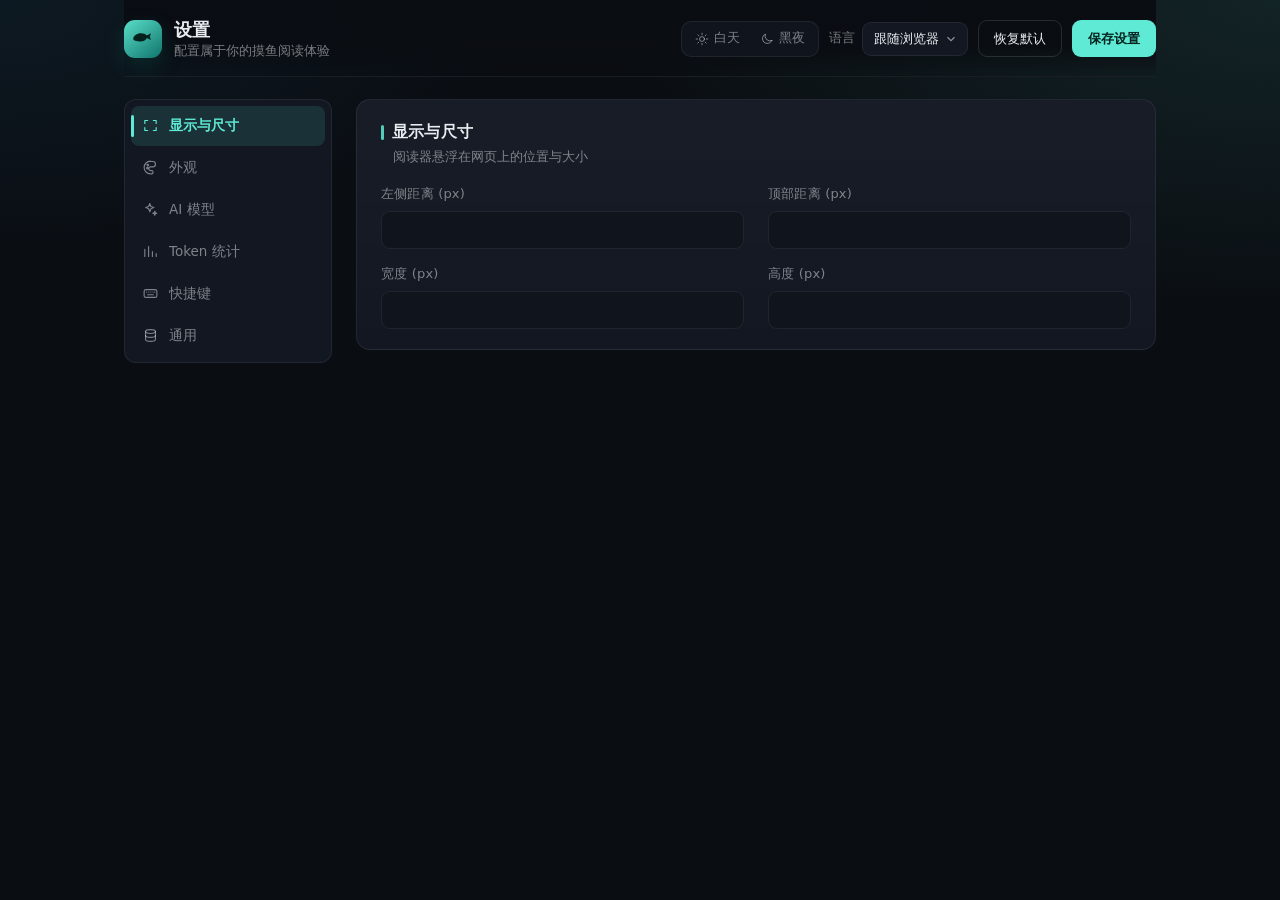
==== commit 836925f6: "feat(usage): 新增 Token 统计页，记录 AI 总结用量并支持清空 流式请求携带 include_usage 获取真实用量，服务返回 400 时去掉该参数重试；无用量时按字符估算并标注" ====
--- a/options/options.html
+++ b/options/options.html
@@ -59,6 +59,10 @@
           <svg viewBox="0 0 24 24" aria-hidden="true"><path d="M11 3.5l1.6 4.2 4.2 1.6-4.2 1.6L11 15.1 9.4 10.9 5.2 9.3l4.2-1.6L11 3.5z"/><path d="M18 14.5l.8 2 2 .8-2 .8-.8 2-.8-2-2-.8 2-.8.8-2z"/></svg>
           <span data-i18n="secAi">AI 模型</span>
         </button>
+        <button class="nav-item" id="nav-tokens" type="button" role="tab" aria-selected="false" aria-controls="panel-tokens" data-panel="tokens">
+          <svg viewBox="0 0 24 24" aria-hidden="true"><path d="M4 19V9M9.3 19V5M14.7 19v-7M20 19v-4"/></svg>
+          <span data-i18n="secTokens">Token 统计</span>
+        </button>
         <button class="nav-item" id="nav-hotkey" type="button" role="tab" aria-selected="false" aria-controls="panel-hotkey" data-panel="hotkey">
           <svg viewBox="0 0 24 24" aria-hidden="true"><rect x="3" y="6.5" width="18" height="11" rx="2.5"/><path d="M6.6 10h.01M9.6 10h.01M12.6 10h.01M15.6 10h.01M18 10h.01M8 13.8h8"/></svg>
           <span data-i18n="secHotkey">快捷键</span>
@@ -199,6 +203,35 @@
           <div class="card-foot">
             <button class="btn ghost" id="test-ai" type="button" data-i18n="testAi">测试连接</button>
             <span class="status" id="test-status"></span>
+          </div>
+        </section>
+
+        <section class="panel" id="panel-tokens" role="tabpanel" aria-labelledby="nav-tokens">
+          <div class="card-title">
+            <h2 data-i18n="secTokens">Token 统计</h2>
+            <p data-i18n="secTokensDesc">查看 AI 总结调用的 Token 消耗</p>
+          </div>
+          <div class="stat-grid">
+            <div class="stat">
+              <span class="stat-label" data-i18n="statPrompt">提示 Tokens</span>
+              <strong class="stat-value" id="usage-prompt">0</strong>
+            </div>
+            <div class="stat">
+              <span class="stat-label" data-i18n="statCompletion">补全 Tokens</span>
+              <strong class="stat-value" id="usage-completion">0</strong>
+            </div>
+            <div class="stat">
+              <span class="stat-label" data-i18n="statTotal">合计 Tokens</span>
+              <strong class="stat-value accent" id="usage-total">0</strong>
+            </div>
+            <div class="stat">
+              <span class="stat-label" data-i18n="statCalls">调用次数</span>
+              <strong class="stat-value" id="usage-calls">0</strong>
+            </div>
+          </div>
+          <div class="card-foot">
+            <span class="status" id="usage-note"></span>
+            <button class="btn ghost danger" id="clear-usage" type="button" data-i18n="clearUsage">清空统计</button>
           </div>
         </section>
 
--- a/options/options.css
+++ b/options/options.css
@@ -59,13 +59,13 @@
     var(--bg);
   color: var(--text);
   font-family: ui-sans-serif, system-ui, -apple-system, "Segoe UI", "PingFang SC", "Microsoft YaHei", sans-serif;
-  font-size: 13px;
+  font-size: 14px;
   -webkit-font-smoothing: antialiased;
   transition: background-color 0.2s ease, color 0.2s ease;
 }
 
 .page {
-  max-width: 1040px;
+  max-width: 1080px;
   margin: 0 auto;
   padding: 0 24px 56px;
 }
@@ -112,14 +112,14 @@
 }
 
 .brand-text h1 {
-  font-size: 17px;
+  font-size: 18px;
   font-weight: 700;
   line-height: 1.3;
   letter-spacing: 0.2px;
 }
 
 .brand-text p {
-  font-size: 11.5px;
+  font-size: 12.5px;
   color: var(--muted);
   line-height: 1.4;
   margin-top: 1px;
@@ -146,21 +146,21 @@
   display: inline-flex;
   align-items: center;
   gap: 5px;
-  height: 26px;
-  padding: 0 9px;
+  height: 28px;
+  padding: 0 10px;
   border: 0;
   border-radius: 7px;
   background: transparent;
   color: var(--muted);
   font-family: inherit;
-  font-size: 11.5px;
+  font-size: 12.5px;
   cursor: pointer;
   transition: background 0.16s ease, color 0.16s ease;
 }
 
 .theme-btn svg {
-  width: 13px;
-  height: 13px;
+  width: 14px;
+  height: 14px;
   fill: none;
   stroke: currentColor;
   stroke-width: 1.7;
@@ -182,21 +182,21 @@
   display: flex;
   align-items: center;
   gap: 7px;
-  font-size: 11.5px;
+  font-size: 12.5px;
   color: var(--muted);
 }
 
 select {
   appearance: none;
-  height: 32px;
-  padding: 0 26px 0 10px;
+  height: 34px;
+  padding: 0 28px 0 11px;
   border-radius: 9px;
   border: 1px solid var(--border);
-  background: var(--surface) url("data:image/svg+xml;utf8,<svg xmlns='http://www.w3.org/2000/svg' viewBox='0 0 24 24' fill='none' stroke='%238a94a3' stroke-width='2'><path d='M6 9l6 6 6-6'/></svg>") no-repeat right 8px center;
-  background-size: 13px;
+  background: var(--surface) url("data:image/svg+xml;utf8,<svg xmlns='http://www.w3.org/2000/svg' viewBox='0 0 24 24' fill='none' stroke='%238a94a3' stroke-width='2'><path d='M6 9l6 6 6-6'/></svg>") no-repeat right 9px center;
+  background-size: 14px;
   color: var(--text);
   font-family: inherit;
-  font-size: 12px;
+  font-size: 13px;
   cursor: pointer;
   outline: none;
 }
@@ -210,13 +210,13 @@
   display: flex;
   align-items: flex-start;
   gap: 24px;
-  padding-top: 20px;
+  padding-top: 22px;
 }
 
 .side-nav {
   position: sticky;
-  top: 86px;
-  flex: 0 0 196px;
+  top: 90px;
+  flex: 0 0 208px;
   display: flex;
   flex-direction: column;
   gap: 2px;
@@ -232,16 +232,16 @@
   appearance: none;
   display: flex;
   align-items: center;
-  gap: 9px;
+  gap: 10px;
   width: 100%;
-  height: 38px;
-  padding: 0 10px;
+  height: 40px;
+  padding: 0 11px;
   border: 0;
   border-radius: 8px;
   background: transparent;
   color: var(--muted);
   font-family: inherit;
-  font-size: 12.5px;
+  font-size: 13.5px;
   text-align: left;
   cursor: pointer;
   transition: background 0.15s ease, color 0.15s ease;
@@ -249,8 +249,8 @@
 
 .nav-item svg {
   flex: 0 0 auto;
-  width: 16px;
-  height: 16px;
+  width: 17px;
+  height: 17px;
   fill: none;
   stroke: currentColor;
   stroke-width: 1.6;
@@ -297,7 +297,7 @@
   background: linear-gradient(180deg, var(--card-glow), transparent), var(--surface);
   border: 1px solid var(--border);
   border-radius: 14px;
-  padding: 20px 22px 18px;
+  padding: 22px 24px 20px;
   transition: background 0.2s ease, border-color 0.2s ease;
 }
 
@@ -306,11 +306,11 @@
 }
 
 .card-title {
-  margin-bottom: 16px;
+  margin-bottom: 18px;
 }
 
 .card-title h2 {
-  font-size: 14px;
+  font-size: 15.5px;
   font-weight: 650;
   letter-spacing: 0.2px;
   display: flex;
@@ -321,7 +321,7 @@
 .card-title h2::before {
   content: "";
   width: 3px;
-  height: 13px;
+  height: 14.5px;
   border-radius: 2px;
   background: var(--accent);
   opacity: 0.85;
@@ -329,8 +329,8 @@
 
 .card-title p {
   margin-top: 5px;
-  margin-left: 11px;
-  font-size: 11.5px;
+  margin-left: 12px;
+  font-size: 12.5px;
   color: var(--muted);
   line-height: 1.5;
 }
@@ -339,7 +339,7 @@
 .grid {
   display: grid;
   grid-template-columns: repeat(2, minmax(0, 1fr));
-  gap: 14px 22px;
+  gap: 16px 24px;
 }
 
 .span-2 {
@@ -349,18 +349,18 @@
 .field {
   display: flex;
   flex-direction: column;
-  gap: 7px;
+  gap: 8px;
   min-width: 0;
 }
 
 .field-label {
+  font-size: 13px;
+  color: var(--muted);
+  letter-spacing: 0.2px;
+}
+
+.field-hint {
   font-size: 11.5px;
-  color: var(--muted);
-  letter-spacing: 0.2px;
-}
-
-.field-hint {
-  font-size: 10.5px;
   line-height: 1.5;
   color: var(--muted-2);
 }
@@ -369,26 +369,26 @@
   flex-direction: row;
   align-items: center;
   gap: 8px;
-  font-size: 12px;
-  padding-top: 18px;
+  font-size: 13px;
+  padding-top: 20px;
 }
 
 .field.checkbox span {
   color: var(--text);
-  font-size: 12px;
+  font-size: 13px;
 }
 
 /* ---------- 控件 ---------- */
 .input {
   width: 100%;
-  height: 34px;
-  padding: 0 11px;
+  height: 38px;
+  padding: 0 12px;
   border-radius: 9px;
   border: 1px solid var(--border);
   background: var(--surface-2);
   color: var(--text);
   font-family: inherit;
-  font-size: 12.5px;
+  font-size: 13.5px;
   outline: none;
   transition: border-color 0.15s ease, background 0.15s ease;
 }
@@ -408,8 +408,8 @@
 
 .textarea {
   height: auto;
-  min-height: 74px;
-  padding: 9px 11px;
+  min-height: 84px;
+  padding: 10px 12px;
   line-height: 1.65;
   resize: vertical;
 }
@@ -419,8 +419,8 @@
 }
 
 input[type="checkbox"] {
-  width: 15px;
-  height: 15px;
+  width: 16px;
+  height: 16px;
   accent-color: var(--accent);
   cursor: pointer;
 }
@@ -433,8 +433,8 @@
 }
 
 input[type="color"] {
-  width: 42px;
-  height: 34px;
+  width: 46px;
+  height: 38px;
   padding: 3px;
   border-radius: 9px;
   border: 1px solid var(--border);
@@ -454,7 +454,7 @@
 
 .hex {
   font-family: ui-monospace, SFMono-Regular, Consolas, monospace;
-  font-size: 11px;
+  font-size: 12px;
   color: var(--muted);
   letter-spacing: 0.4px;
 }
@@ -478,8 +478,8 @@
 
 input[type="range"]::-webkit-slider-thumb {
   appearance: none;
-  width: 14px;
-  height: 14px;
+  width: 16px;
+  height: 16px;
   border-radius: 50%;
   background: var(--accent);
   border: 2px solid var(--thumb-ring);
@@ -488,9 +488,9 @@
 }
 
 .value {
-  flex: 0 0 46px;
+  flex: 0 0 50px;
   text-align: right;
-  font-size: 11.5px;
+  font-size: 12.5px;
   font-variant-numeric: tabular-nums;
   color: var(--text);
   opacity: 0.8;
@@ -499,14 +499,14 @@
 /* ---------- 按钮 ---------- */
 .btn {
   appearance: none;
-  height: 34px;
-  padding: 0 14px;
+  height: 37px;
+  padding: 0 15px;
   border-radius: 9px;
   border: 1px solid var(--border-strong);
   background: var(--surface-2);
   color: var(--text);
   font-family: inherit;
-  font-size: 12.5px;
+  font-size: 13px;
   cursor: pointer;
   display: inline-flex;
   align-items: center;
@@ -541,9 +541,9 @@
 }
 
 .btn.small {
-  height: 30px;
-  padding: 0 11px;
-  font-size: 11.5px;
+  height: 32px;
+  padding: 0 12px;
+  font-size: 12.5px;
   border-radius: 8px;
 }
 
@@ -573,7 +573,7 @@
 .secret-row .input {
   flex: 1 1 auto;
   font-family: ui-monospace, SFMono-Regular, Consolas, monospace;
-  font-size: 12px;
+  font-size: 13px;
 }
 
 .inline-row {
@@ -593,14 +593,14 @@
 .novel-info {
   flex: 1 1 220px;
   min-width: 0;
-  height: 34px;
-  display: flex;
-  align-items: center;
-  padding: 0 11px;
+  height: 38px;
+  display: flex;
+  align-items: center;
+  padding: 0 12px;
   border-radius: 9px;
   background: var(--surface-2);
   border: 1px dashed var(--border-strong);
-  font-size: 12px;
+  font-size: 13px;
   color: var(--text);
   white-space: nowrap;
   overflow: hidden;
@@ -609,8 +609,8 @@
 
 .kbd {
   font-family: ui-monospace, SFMono-Regular, Consolas, monospace;
-  font-size: 11.5px;
-  padding: 5px 9px;
+  font-size: 12.5px;
+  padding: 5px 10px;
   border-radius: 7px;
   background: var(--surface-2);
   border: 1px solid var(--border);
@@ -632,14 +632,49 @@
 .card-foot {
   display: flex;
   align-items: center;
+  justify-content: space-between;
   gap: 12px;
   margin-top: 16px;
   padding-top: 14px;
   border-top: 1px solid var(--border);
 }
 
+/* ---------- Token 统计 ---------- */
+.stat-grid {
+  display: grid;
+  grid-template-columns: repeat(4, minmax(0, 1fr));
+  gap: 12px;
+}
+
+.stat {
+  display: flex;
+  flex-direction: column;
+  gap: 7px;
+  padding: 14px 16px;
+  border-radius: 12px;
+  background: var(--surface-2);
+  border: 1px solid var(--border);
+}
+
+.stat-label {
+  font-size: 12px;
+  color: var(--muted);
+  letter-spacing: 0.2px;
+}
+
+.stat-value {
+  font-size: 22px;
+  font-weight: 650;
+  letter-spacing: 0.3px;
+  font-variant-numeric: tabular-nums;
+}
+
+.stat-value.accent {
+  color: var(--accent);
+}
+
 .status {
-  font-size: 11.5px;
+  font-size: 12px;
   color: var(--muted);
   line-height: 1.5;
   word-break: break-word;
@@ -665,7 +700,7 @@
   background: var(--toast-bg);
   border: 1px solid var(--border-strong);
   box-shadow: 0 10px 30px rgba(2, 8, 20, 0.28);
-  font-size: 12px;
+  font-size: 12.5px;
   line-height: 1.5;
   color: var(--text);
   opacity: 0;
@@ -708,20 +743,28 @@
 
   .nav-item {
     width: auto;
-    height: 34px;
+    height: 36px;
     flex: 0 0 auto;
-    padding: 0 9px;
-    font-size: 12px;
+    padding: 0 10px;
+    font-size: 12.5px;
   }
 
   .nav-item.active::before {
     display: none;
   }
 
+  .panel {
+    padding: 18px 16px 16px;
+  }
+
   .grid {
     grid-template-columns: 1fr;
   }
 
+  .stat-grid {
+    grid-template-columns: repeat(2, minmax(0, 1fr));
+  }
+
   .span-2 {
     grid-column: span 1;
   }
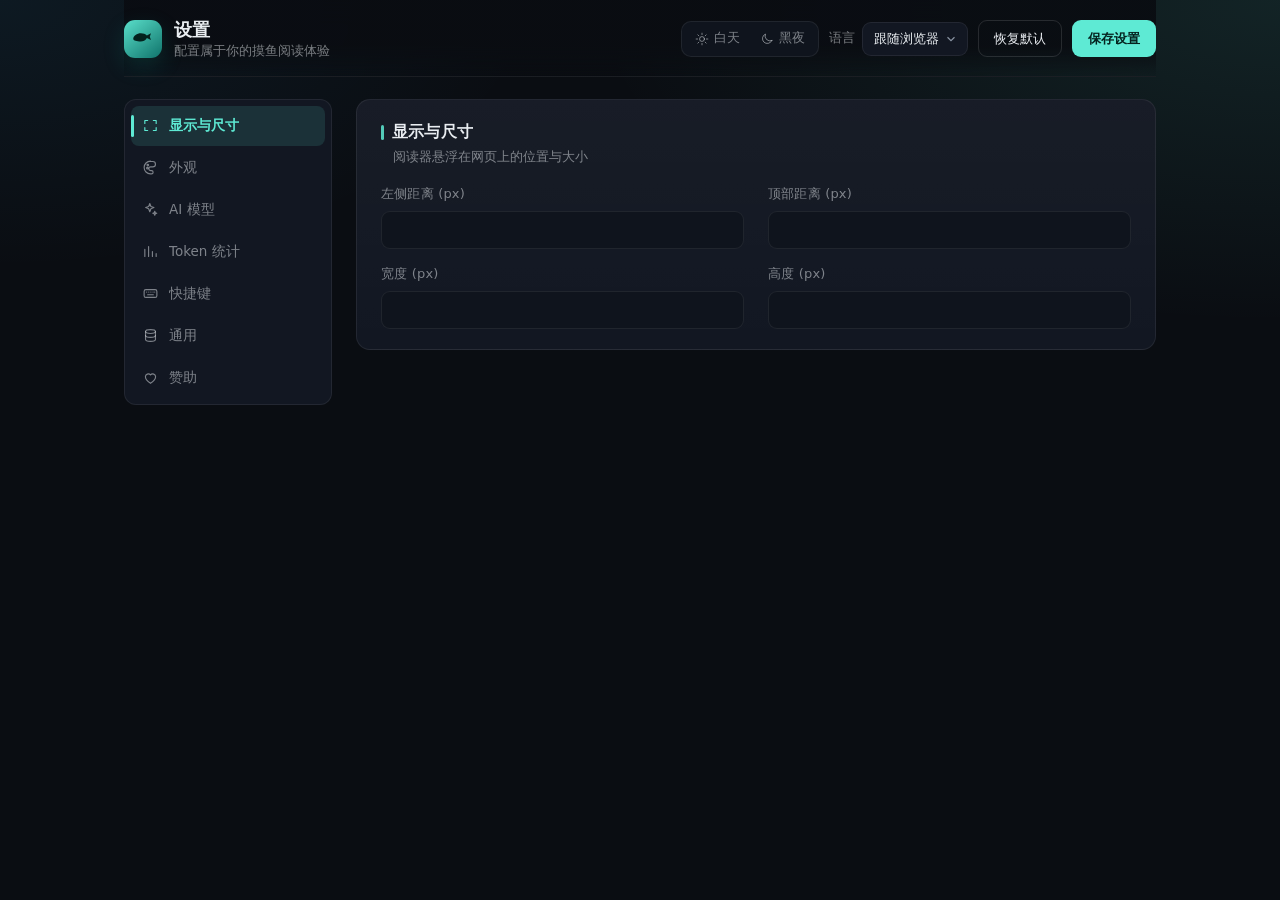
==== commit 639ed5b5: "feat(sponsor): 新增赞助页，展示插件简介与支付宝/微信收款码 收款码优先使用本机上传的图片（超过 720px 自动缩放），否则回退到扩展内置的 assets/sponsor 图片；图片仅" ====
--- a/options/options.html
+++ b/options/options.html
@@ -71,6 +71,10 @@
           <svg viewBox="0 0 24 24" aria-hidden="true"><ellipse cx="12" cy="6.4" rx="7" ry="2.7"/><path d="M5 6.4v11.2c0 1.5 3.1 2.7 7 2.7s7-1.2 7-2.7V6.4"/><path d="M5 12c0 1.5 3.1 2.7 7 2.7s7-1.2 7-2.7"/></svg>
           <span data-i18n="secGeneral">通用</span>
         </button>
+        <button class="nav-item" id="nav-sponsor" type="button" role="tab" aria-selected="false" aria-controls="panel-sponsor" data-panel="sponsor">
+          <svg viewBox="0 0 24 24" aria-hidden="true"><path d="M12 20.2s-7.2-4.4-7.2-9.1a4.1 4.1 0 017.2-2.7 4.1 4.1 0 017.2 2.7c0 4.7-7.2 9.1-7.2 9.1z"/></svg>
+          <span data-i18n="secSponsor">赞助</span>
+        </button>
       </nav>
 
       <div class="panels">
@@ -273,10 +277,62 @@
             </div>
           </div>
         </section>
+
+        <section class="panel" id="panel-sponsor" role="tabpanel" aria-labelledby="nav-sponsor">
+          <div class="card-title">
+            <h2 data-i18n="aboutTitle">关于 FishOne</h2>
+            <p id="about-version"></p>
+          </div>
+          <p class="about-text" data-i18n="aboutText"></p>
+
+          <div class="sub-title">
+            <h3 data-i18n="rewardTitle">打赏支持</h3>
+            <p data-i18n="rewardDesc"></p>
+          </div>
+
+          <div class="qr-grid">
+            <div class="qr-slot" data-slot="alipay">
+              <div class="qr-frame">
+                <img class="qr-image" id="qr-alipay" alt="">
+                <div class="qr-empty" id="qr-alipay-empty">
+                  <svg viewBox="0 0 24 24" aria-hidden="true"><rect x="3.5" y="3.5" width="6" height="6" rx="1"/><rect x="14.5" y="3.5" width="6" height="6" rx="1"/><rect x="3.5" y="14.5" width="6" height="6" rx="1"/><path d="M14.5 14.5h2.2v2.2h-2.2zM19.5 19.5h1M19.5 14.5h1M14.5 19.5h2"/></svg>
+                  <span data-i18n="qrEmpty">尚未放置收款码</span>
+                </div>
+              </div>
+              <div class="qr-actions">
+                <span class="qr-label" data-i18n="alipay">支付宝</span>
+                <span class="qr-buttons">
+                  <button class="btn ghost small" type="button" data-qr-upload="alipay" data-i18n="uploadQr">上传收款码</button>
+                  <button class="btn ghost small danger" type="button" data-qr-remove="alipay" data-i18n="removeQr" hidden>删除</button>
+                </span>
+              </div>
+            </div>
+
+            <div class="qr-slot" data-slot="wechat">
+              <div class="qr-frame">
+                <img class="qr-image" id="qr-wechat" alt="">
+                <div class="qr-empty" id="qr-wechat-empty">
+                  <svg viewBox="0 0 24 24" aria-hidden="true"><rect x="3.5" y="3.5" width="6" height="6" rx="1"/><rect x="14.5" y="3.5" width="6" height="6" rx="1"/><rect x="3.5" y="14.5" width="6" height="6" rx="1"/><path d="M14.5 14.5h2.2v2.2h-2.2zM19.5 19.5h1M19.5 14.5h1M14.5 19.5h2"/></svg>
+                  <span data-i18n="qrEmpty">尚未放置收款码</span>
+                </div>
+              </div>
+              <div class="qr-actions">
+                <span class="qr-label" data-i18n="wechat">微信</span>
+                <span class="qr-buttons">
+                  <button class="btn ghost small" type="button" data-qr-upload="wechat" data-i18n="uploadQr">上传收款码</button>
+                  <button class="btn ghost small danger" type="button" data-qr-remove="wechat" data-i18n="removeQr" hidden>删除</button>
+                </span>
+              </div>
+            </div>
+          </div>
+
+          <p class="field-hint" data-i18n="qrHint"></p>
+        </section>
       </div>
     </div>
 
     <input type="file" id="file-input" accept=".txt,text/plain" hidden>
+    <input type="file" id="qr-input" accept="image/*" hidden>
   </div>
 
   <div class="toast" id="toast"></div>
--- a/options/options.css
+++ b/options/options.css
@@ -559,6 +559,10 @@
   border-color: transparent;
 }
 
+.btn[hidden] {
+  display: none;
+}
+
 .btn:disabled {
   opacity: 0.5;
   cursor: default;
@@ -671,6 +675,128 @@
 
 .stat-value.accent {
   color: var(--accent);
+}
+
+/* ---------- 赞助 ---------- */
+.about-text {
+  font-size: 13.5px;
+  line-height: 1.75;
+  color: var(--muted);
+}
+
+.sub-title {
+  margin-top: 22px;
+  padding-top: 18px;
+  border-top: 1px solid var(--border);
+}
+
+.sub-title h3 {
+  font-size: 14.5px;
+  font-weight: 650;
+  display: flex;
+  align-items: center;
+  gap: 8px;
+}
+
+.sub-title h3::before {
+  content: "";
+  width: 3px;
+  height: 13px;
+  border-radius: 2px;
+  background: var(--accent);
+  opacity: 0.85;
+}
+
+.sub-title p {
+  margin-top: 6px;
+  margin-left: 11px;
+  font-size: 12.5px;
+  line-height: 1.6;
+  color: var(--muted);
+}
+
+.qr-grid {
+  display: grid;
+  grid-template-columns: repeat(2, minmax(0, 1fr));
+  gap: 18px;
+  margin-top: 16px;
+}
+
+.qr-slot {
+  display: flex;
+  flex-direction: column;
+  gap: 10px;
+  padding: 14px;
+  border-radius: 12px;
+  background: var(--surface-2);
+  border: 1px solid var(--border);
+}
+
+.qr-frame {
+  position: relative;
+  width: 100%;
+  max-width: 260px;
+  margin: 0 auto;
+  aspect-ratio: 1 / 1;
+  border-radius: 10px;
+  background: #ffffff;
+  box-shadow: inset 0 0 0 1px var(--border-strong);
+  overflow: hidden;
+}
+
+.qr-image {
+  display: none;
+  width: 100%;
+  height: 100%;
+  object-fit: contain;
+}
+
+.qr-slot.has-image .qr-image {
+  display: block;
+}
+
+.qr-slot.has-image .qr-empty {
+  display: none;
+}
+
+.qr-empty {
+  position: absolute;
+  inset: 0;
+  display: flex;
+  flex-direction: column;
+  align-items: center;
+  justify-content: center;
+  gap: 8px;
+  color: #9aa5b4;
+  font-size: 12px;
+  background: #f6f8fb;
+}
+
+.qr-empty svg {
+  width: 32px;
+  height: 32px;
+  fill: none;
+  stroke: currentColor;
+  stroke-width: 1.4;
+  stroke-linecap: round;
+  stroke-linejoin: round;
+}
+
+.qr-actions {
+  display: flex;
+  align-items: center;
+  justify-content: space-between;
+  gap: 10px;
+}
+
+.qr-label {
+  font-size: 13px;
+  color: var(--text);
+}
+
+.qr-buttons {
+  display: flex;
+  gap: 6px;
 }
 
 .status {
@@ -765,6 +891,10 @@
     grid-template-columns: repeat(2, minmax(0, 1fr));
   }
 
+  .qr-grid {
+    grid-template-columns: 1fr;
+  }
+
   .span-2 {
     grid-column: span 1;
   }
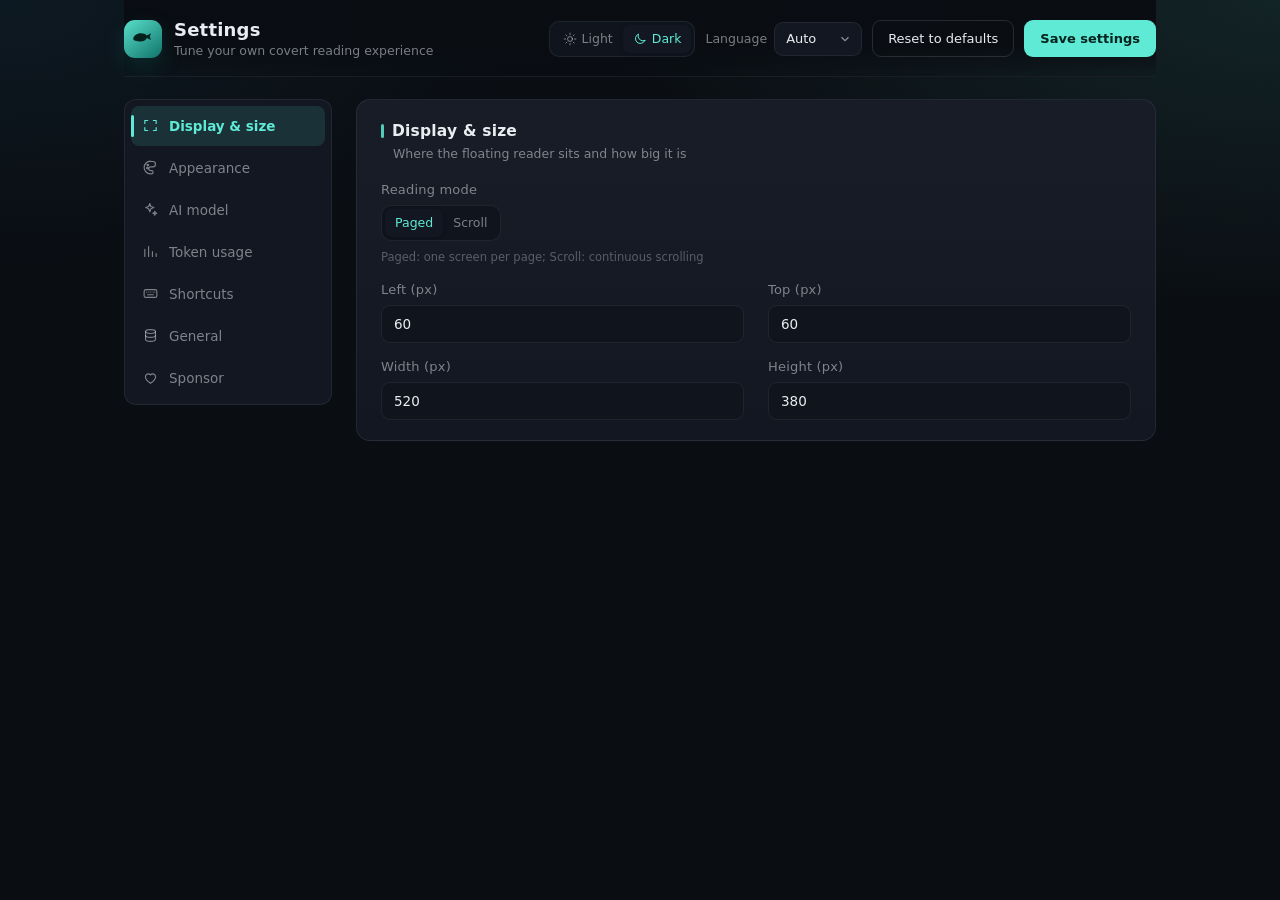
==== commit b95d2018: "feat(reader): 新增滚动阅读模式，可与翻页模式切换 - 底栏加「翻页 / 滚动」分段切换，模式持久化到 reader.mode - 滚动模式按块渲染并只保留可视区附近内容，上下滚动自动补块" ====
--- a/options/options.html
+++ b/options/options.html
@@ -84,6 +84,14 @@
             <p data-i18n="secDisplayDesc">阅读器悬浮在网页上的位置与大小</p>
           </div>
           <div class="grid">
+            <div class="field span-2">
+              <span class="field-label" data-i18n="readerMode">阅读方式</span>
+              <div class="theme-switch" role="group" data-i18n-title="readerModeHint">
+                <button class="theme-btn" id="mode-page" type="button" data-mode-value="page" data-i18n="modePage">翻页</button>
+                <button class="theme-btn" id="mode-scroll" type="button" data-mode-value="scroll" data-i18n="modeScroll">滚动</button>
+              </div>
+              <span class="field-hint" data-i18n="readerModeHint">翻页：一屏一页；滚动：整本连续滚动</span>
+            </div>
             <label class="field">
               <span class="field-label" data-i18n="left">左侧距离 (px)</span>
               <input class="input" id="left" type="number" min="0" max="4000" step="1">
@@ -294,45 +302,30 @@
             <div class="qr-slot" data-slot="alipay">
               <div class="qr-frame">
                 <img class="qr-image" id="qr-alipay" alt="">
-                <div class="qr-empty" id="qr-alipay-empty">
+                <div class="qr-empty">
                   <svg viewBox="0 0 24 24" aria-hidden="true"><rect x="3.5" y="3.5" width="6" height="6" rx="1"/><rect x="14.5" y="3.5" width="6" height="6" rx="1"/><rect x="3.5" y="14.5" width="6" height="6" rx="1"/><path d="M14.5 14.5h2.2v2.2h-2.2zM19.5 19.5h1M19.5 14.5h1M14.5 19.5h2"/></svg>
-                  <span data-i18n="qrEmpty">尚未放置收款码</span>
+                  <span data-i18n="qrEmpty">FishOne 未放置收款码</span>
                 </div>
               </div>
-              <div class="qr-actions">
-                <span class="qr-label" data-i18n="alipay">支付宝</span>
-                <span class="qr-buttons">
-                  <button class="btn ghost small" type="button" data-qr-upload="alipay" data-i18n="uploadQr">上传收款码</button>
-                  <button class="btn ghost small danger" type="button" data-qr-remove="alipay" data-i18n="removeQr" hidden>删除</button>
-                </span>
-              </div>
+              <span class="qr-label" data-i18n="alipay">支付宝</span>
             </div>
 
             <div class="qr-slot" data-slot="wechat">
               <div class="qr-frame">
                 <img class="qr-image" id="qr-wechat" alt="">
-                <div class="qr-empty" id="qr-wechat-empty">
+                <div class="qr-empty">
                   <svg viewBox="0 0 24 24" aria-hidden="true"><rect x="3.5" y="3.5" width="6" height="6" rx="1"/><rect x="14.5" y="3.5" width="6" height="6" rx="1"/><rect x="3.5" y="14.5" width="6" height="6" rx="1"/><path d="M14.5 14.5h2.2v2.2h-2.2zM19.5 19.5h1M19.5 14.5h1M14.5 19.5h2"/></svg>
-                  <span data-i18n="qrEmpty">尚未放置收款码</span>
+                  <span data-i18n="qrEmpty">FishOne 未放置收款码</span>
                 </div>
               </div>
-              <div class="qr-actions">
-                <span class="qr-label" data-i18n="wechat">微信</span>
-                <span class="qr-buttons">
-                  <button class="btn ghost small" type="button" data-qr-upload="wechat" data-i18n="uploadQr">上传收款码</button>
-                  <button class="btn ghost small danger" type="button" data-qr-remove="wechat" data-i18n="removeQr" hidden>删除</button>
-                </span>
-              </div>
-            </div>
-          </div>
-
-          <p class="field-hint" data-i18n="qrHint"></p>
+              <span class="qr-label" data-i18n="wechat">微信</span>
+            </div>
+          </div>
         </section>
       </div>
     </div>
 
     <input type="file" id="file-input" accept=".txt,text/plain" hidden>
-    <input type="file" id="qr-input" accept="image/*" hidden>
   </div>
 
   <div class="toast" id="toast"></div>
--- a/options/options.css
+++ b/options/options.css
@@ -346,6 +346,10 @@
   grid-column: span 2;
 }
 
+.field .theme-switch {
+  align-self: flex-start;
+}
+
 .field {
   display: flex;
   flex-direction: column;
@@ -557,10 +561,6 @@
   background: var(--danger);
   color: #fff;
   border-color: transparent;
-}
-
-.btn[hidden] {
-  display: none;
 }
 
 .btn:disabled {
@@ -761,15 +761,17 @@
 
 .qr-empty {
   position: absolute;
-  inset: 0;
+  inset: 10px;
   display: flex;
   flex-direction: column;
   align-items: center;
   justify-content: center;
   gap: 8px;
-  color: #9aa5b4;
-  font-size: 12px;
-  background: #f6f8fb;
+  color: var(--muted);
+  font-size: 12.5px;
+  border: 1px dashed var(--border-strong);
+  border-radius: 8px;
+  background: var(--surface-2);
 }
 
 .qr-empty svg {
@@ -782,21 +784,10 @@
   stroke-linejoin: round;
 }
 
-.qr-actions {
-  display: flex;
-  align-items: center;
-  justify-content: space-between;
-  gap: 10px;
-}
-
 .qr-label {
   font-size: 13px;
   color: var(--text);
-}
-
-.qr-buttons {
-  display: flex;
-  gap: 6px;
+  text-align: center;
 }
 
 .status {
